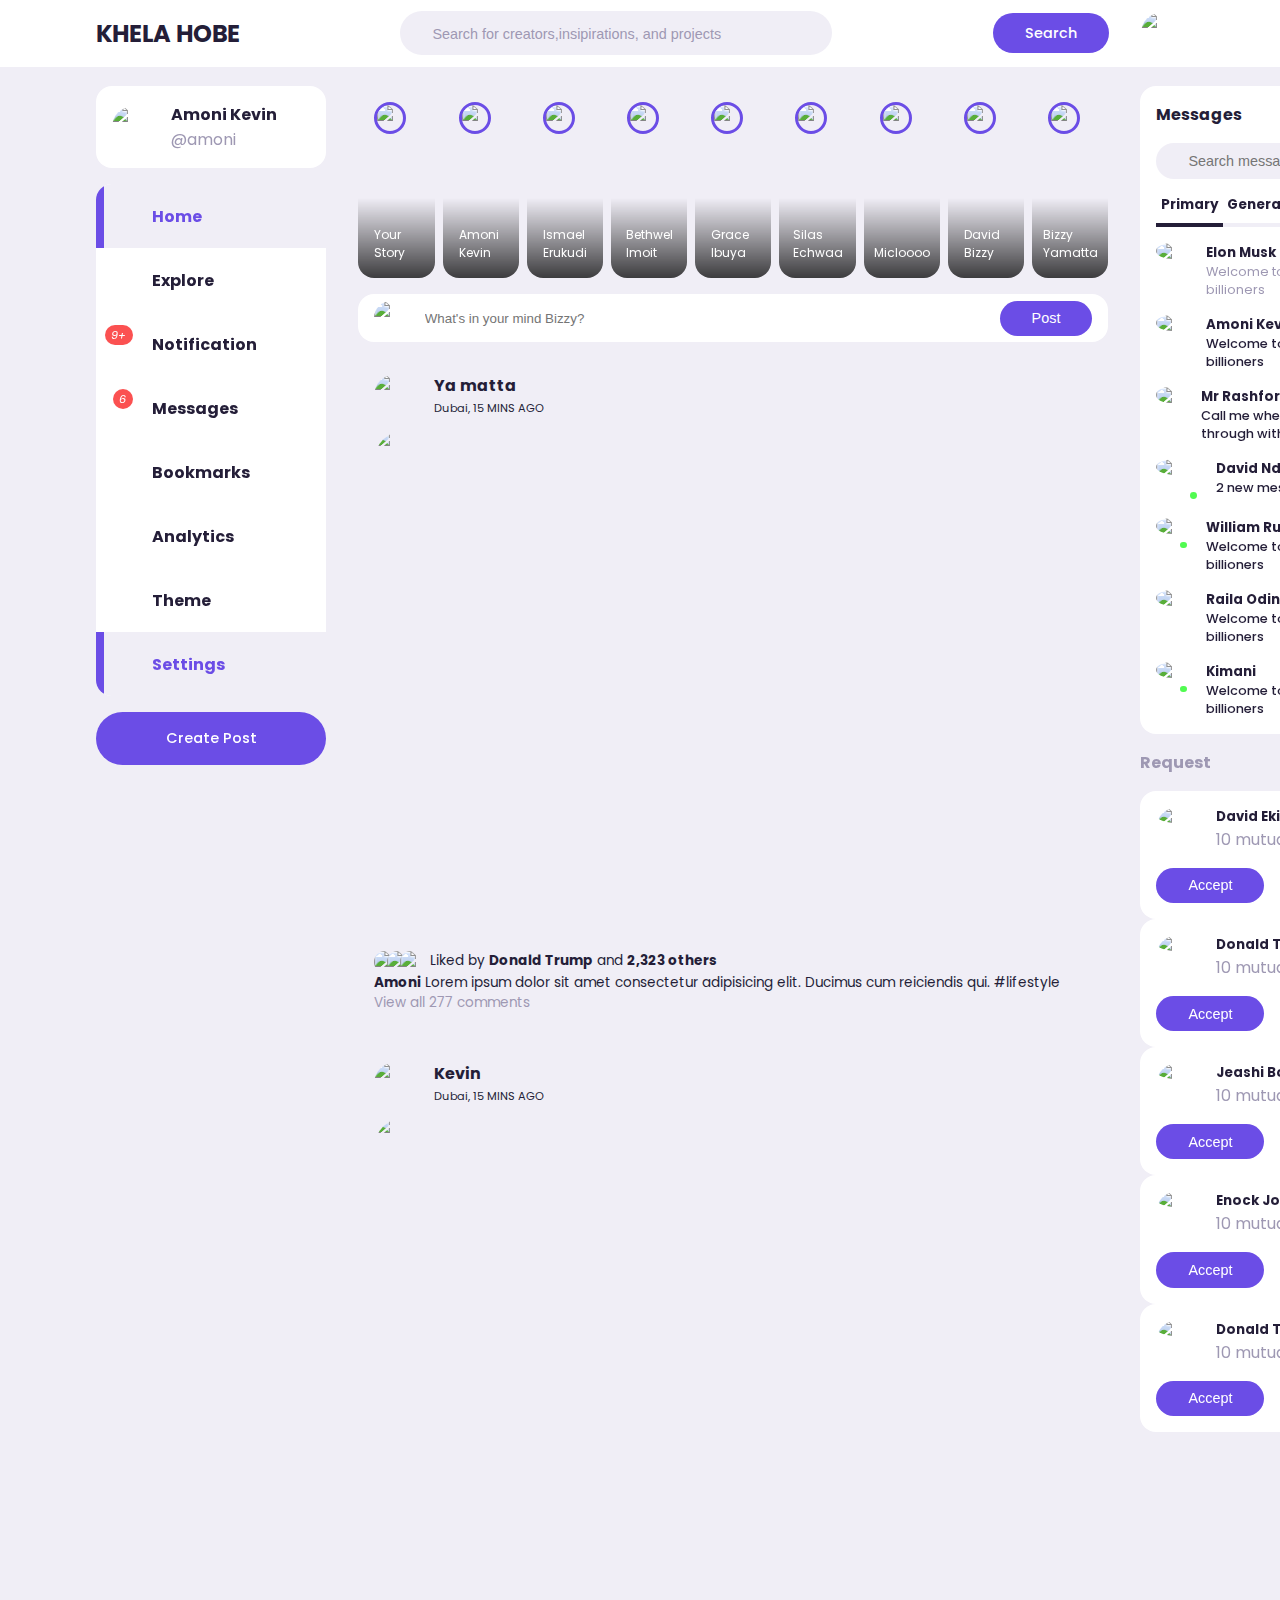
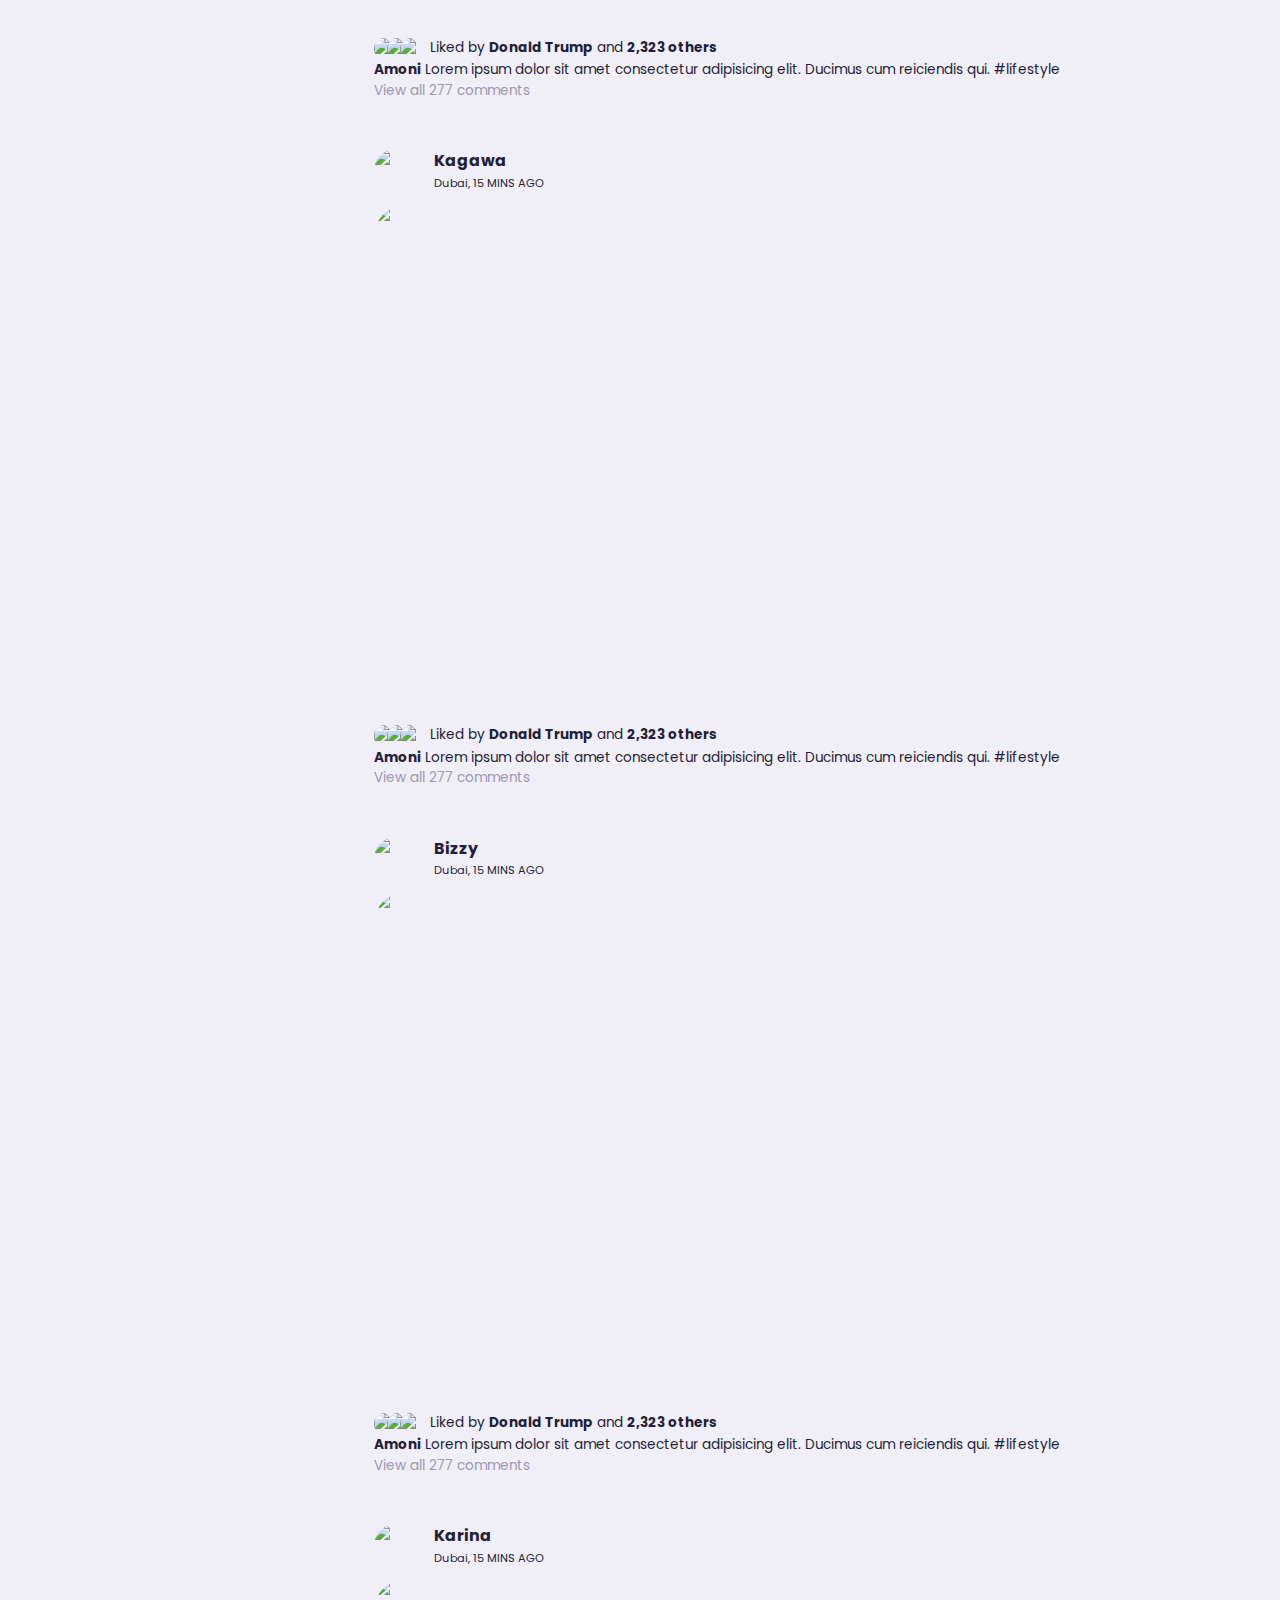
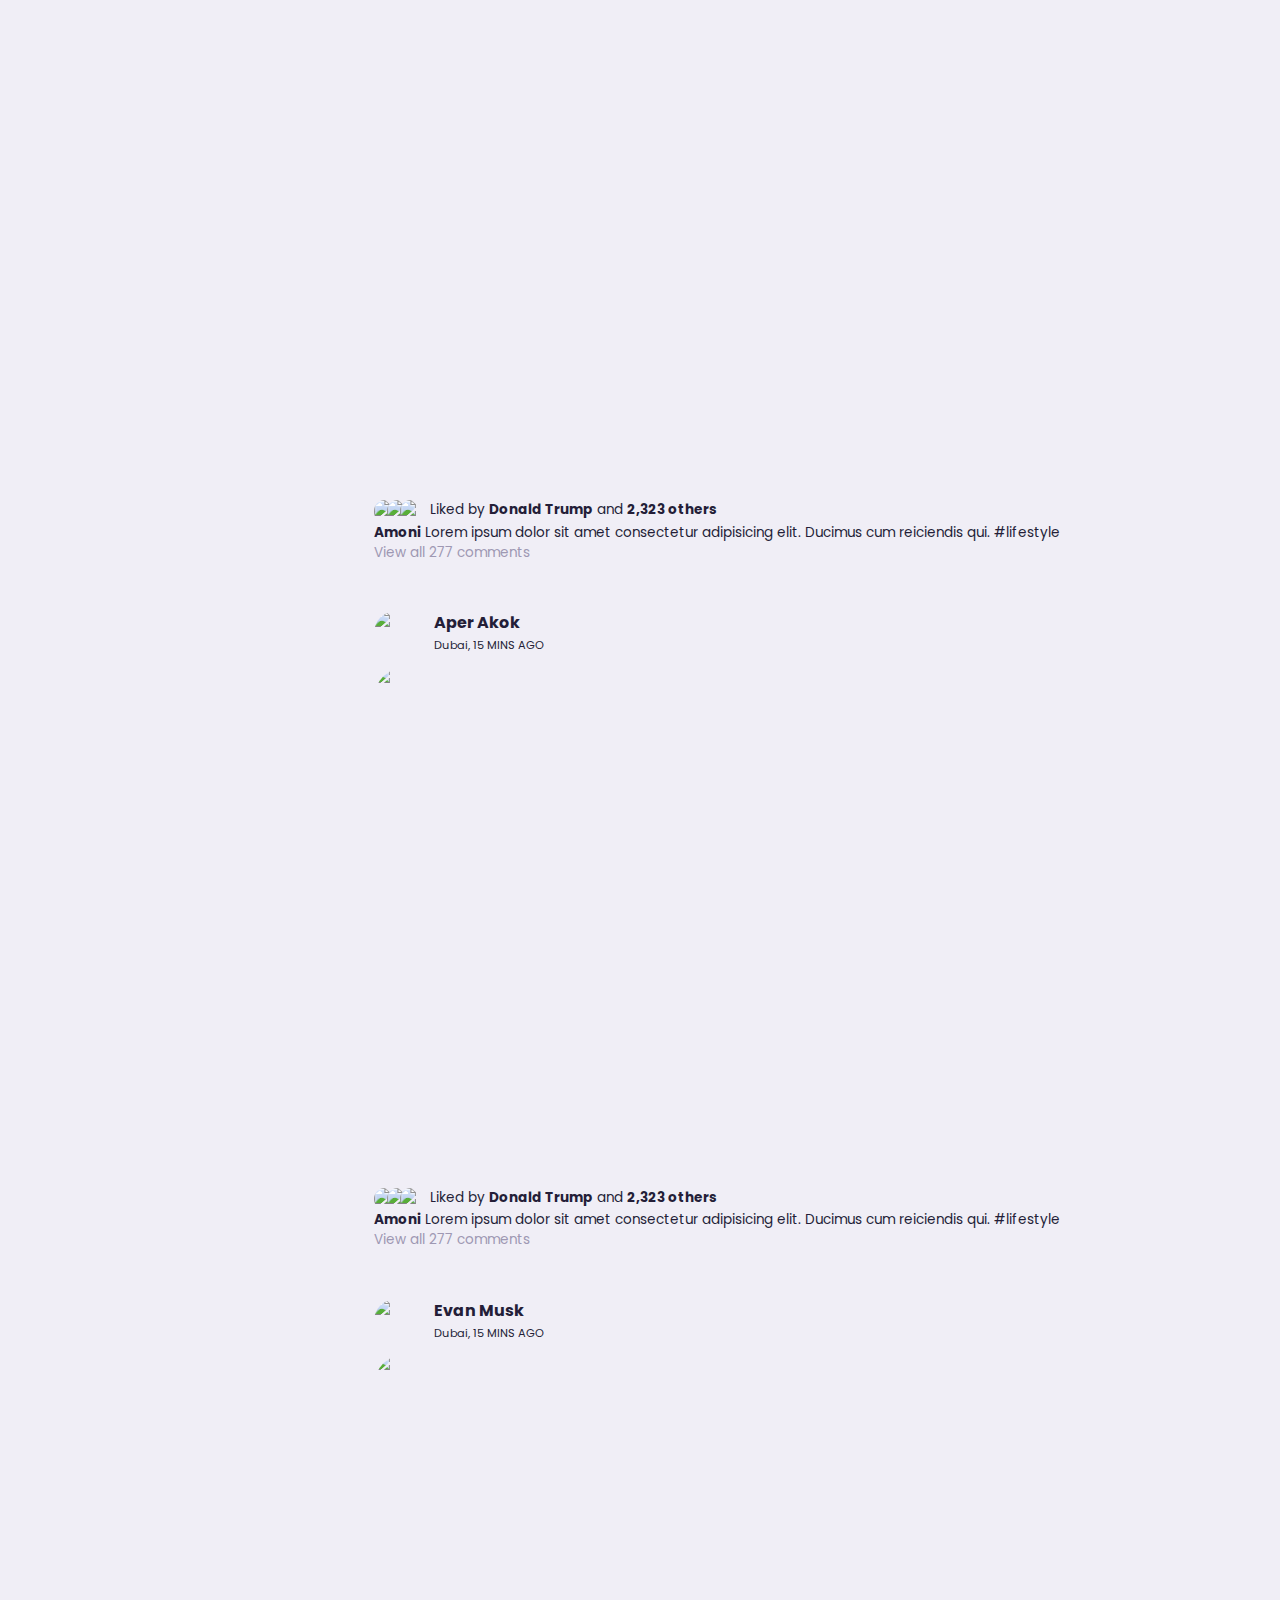
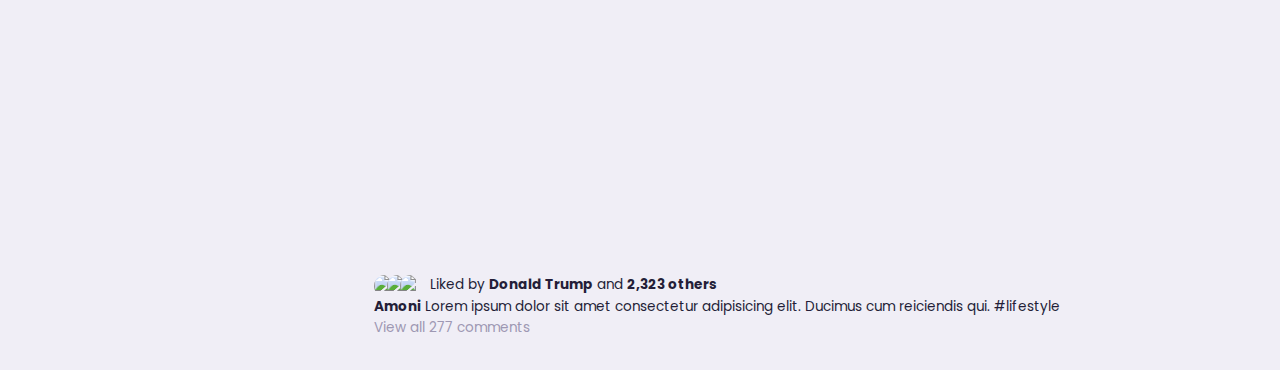
==== index.html @ 6bdb34f2 "First Commit" ====
<!DOCTYPE html>
<html lang="en">
<head>
    <meta charset="UTF-8">
    <meta http-equiv="X-UA-Compatible" content="IE=edge">
    <meta name="viewport" content="width=device-width, initial-scale=1.0">
    <title>KHELA HOBE</title>
    <link rel = "stylesheet" href="https://unicons.iconscout.com/release/v2.1.6/css/unicons.css">
    <link rel = "stylesheet" href="./styles.css">
</head>
<body>
    <nav>
        <div class="container">
            <h2 class="log">
                KHELA HOBE
            </h2>
            <div class="search-bar">
                <i class="uil uil-search"></i>
                <input type="search" placeholder="Search for creators,insipirations, and projects">
            </div>
            <div class="create">
                <label class="btn btn-primary" for="create-post">Search</label>
                <div class="profile-photo">
                    <img src="./images/profile-1.jpg">
                </div>
            </div>
        </div>
    </nav>
    <!-------------------MAIN------------>
    <main>
        <div class="container">
            <!-----------LEFT------------->
            <div class="left">
                <a class="profile">
                    <div class="profile-photo">
                        <img src="./images/profile-1.jpg">
                    </div>
                    <div class="handle">
                        <h4>Amoni Kevin</h4>
                        <p class="text-muted">
                            @amoni
                        </p>
                    </div>
                </a>

                <!---------SIDEBAR--------->
                <div class="sidebar">
                    <a  class="menu-item active">
                        <span><i class="uil uil-home"></i></span> <h3>Home</h3>
                    </a>
                    <a class="menu-item" id="explore">
                        <span><i class="uil uil-compass"></i></span> <h3>Explore</h3>
                    </a>
                    <a class="menu-item" id="notifications">
                        <span><i class="uil uil-bell"><small class="notification-count">9+</small></i></span> <h3>Notification</h3>
                    
                    <!--------------NOTIFICATION POP----------->
                        <div class="notifications-popup">
                            <div>
                                <div class="profile-photo">
                                    <img src="./images/kev.png">
                                </div>
                                <div class="notification-body">
                                    <b>Amoni Kevin</b> accepted your friend request
                                    <small class="text-muted">2 DAYS AGO</small>
                                </div>
                            </div>
                            <div>
                                <div class="profile-photo">
                                    <img src="./images/kev2.png">
                                </div>
                                <div class="notification-body">
                                    <b>Ya Matta</b> Commented on your photo
                                    <small class="text-muted">1 HOUR AGO</small>
                                </div>
                            </div>
                            <div>
                                <div class="profile-photo">
                                    <img src="./images/kev3.png">
                                </div>
                                <div class="notification-body">
                                    <b>Grace Ibuya</b> commented on your photo
                                    <small class="text-muted">2 DAYS AGO</small>
                                </div>
                            </div>
                            <div>
                                <div class="profile-photo">
                                    <img src="./images/kev4.png">
                                </div>
                                <div class="notification-body">
                                    <b>Silas Echwaa</b> commented on a post your are tagged in.
                                    <small class="text-muted">2 DAYS AGO</small>
                                </div>
                            </div>
                            <div>
                                <div class="profile-photo">
                                    <img src="./images/kev5.jpg">
                                </div>
                                <div class="notification-body">
                                    <b>Ismael Erukudi</b> commented on your post.
                                    <small class="text-muted">2 DAYS AGO</small>
                                </div>
                            </div>
                            <div>
                                <div class="profile-photo">
                                    <img src="./images/kev6.jpg">
                                </div>
                                <div class="notification-body">
                                    <b>Janet Akai</b> commented on your post you are tagged in.
                                    <small class="text-muted">2 DAYS AGO</small>
                                </div>
                            </div>
                            <div>
                                <div class="profile-photo">
                                    <img src="./images/kev7.jpg">
                                </div>
                                <div class="notification-body">
                                    <b>Elon Musk</b> accepted your friend request
                                    <small class="text-muted">2 DAYS AGO</small>
                                </div>
                            </div>
                            <div>
                                <div class="profile-photo">
                                    <img src="./images/kev8.jpg">
                                </div>
                                <div class="notification-body">
                                    <b>Donald Trump</b> accepted your friend request
                                    <small class="text-muted">2 DAYS AGO</small>
                                </div>
                            </div>
                        </div>
                    </a>    
                    <!------------END OF NOTIFICATION POPUP---------->
                    
                    
                    <a class="menu-item" id="messages-notification">
                        <span><i class="uil uil-envelope-alt"><small class="notification-count">6</small></i></span> <h3>Messages</h3>
                    </a>
                    <a class="menu-item">
                        <span><i class="uil uil-bookmark"></i></span> <h3>Bookmarks</h3>
                    </a>
                    <a class="menu-item">
                        <span><i class="uil uil-chart-line"></i></span> <h3>Analytics</h3>
                    </a>
                    <a class="menu-item" id="theme">
                        <span><i class="uil uil-palette"></i></span> <h3>Theme</h3>
                    </a>
                    <a class="menu-item active">
                        <span><i class="uil uil-setting"></i></span> <h3>Settings</h3>
                    </a>
                </div>
                <!-------------END OF SIDEBAR-------->
                <label for="create-post" class="btn btn-primary">Create Post</label>
            </div>
            <!--------END OF LEFT------------>



            <!-----------MIDDLE------------->
            <div class="middle">
                <!-----------STORIES---------->
                <div class="stories">
                    <div class="story">
                        <div class="profile-photo">
                            <img src="./images/profile-1.jpg">
                        </div>
                        <p class="name">Your Story</p>
                    </div>
                    <div class="story">
                        <div class="profile-photo">
                            <img src="./images/profile-2.jpg">
                        </div>
                        <p class="name">Amoni Kevin</p>
                    </div>
                    <div class="story">
                        <div class="profile-photo">
                            <img src="./images/profile-3.jpg">
                        </div>
                        <p class="name">Ismael Erukudi</p>
                    </div>
                    <div class="story">
                        <div class="profile-photo">
                            <img src="./images/profile-4.jpg">
                        </div>
                        <p class="name">Bethwel Imoit</p>
                    </div>
                    <div class="story">
                        <div class="profile-photo">
                            <img src="./images/profile-5.jpg">
                        </div>
                        <p class="name">Grace Ibuya</p>
                    </div>
                    <div class="story">
                        <div class="profile-photo">
                            <img src="./images/profile-6.jpg">
                        </div>
                        <p class="name">Silas Echwaa</p>
                    </div>
                    <div class="story">
                        <div class="profile-photo">
                            <img src="./images/profile-7.jpg">
                        </div>
                        <p class="name">Micloooo</p>
                    </div>
                    <div class="story">
                        <div class="profile-photo">
                            <img src="./images/profile-8.jpg">
                        </div>
                        <p class="name">David Bizzy</p>
                    </div>
                    <div class="story">
                        <div class="profile-photo">
                            <img src="./images/profile-9.jpg">
                        </div>
                        <p class="name">Bizzy Yamatta</p>
                    </div>
                </div>

                <!----------------------END OF STORIES-------------->
                
                <form class="create-post">
                    <div class="profile-photo">
                        <img src="./images/profile-1.jpg">
                    </div>
                    <input type="text" placeholder="What's in your mind Bizzy?" id="create-post">
                    <input type="submit" value="Post" class="btn btn-primary">
                </form>

                <!-------------FEEDS---------->
                <div class="feeds">
                    <!---------------FEED 1------------>
                    <div class="feed">
                        <div class="head">
                            <div class="user">
                                <div class="profile-photo">
                                    <img src="./images/profile-2.jpg">
                                </div>
                                <div class="info">
                                    <h3>Ya matta</h3>
                                    <small>Dubai, 15 MINS AGO</small>
                                </div>
                            </div>
                            <span class="edit">
                                <i class="uil uil-ellipsis-h"></i>
                            </span>
                        </div>


                        <div class="photo">
                            <img src="./images/feed-2.jpg">
                        </div>

                        <div class="action-buttons">
                            <div class="interaction-buttons">
                                <span><i class="uil uil-heart"></i></span>
                                <span><i class="uil uil-comment"></i></span>
                                <span><i class="uil uil-share"></i></span>
                            </div>
                            <div class="bookmark">
                                <span><i class="uil uil-bookmark"></i></span>
                            </div>
                        </div>

                        <div class="liked-by">
                            <span><img src="./images/profile-1.jpg"></span>
                            <span><img src="./images/profile-6.jpg"></span>
                            <span><img src="./images/profile-15.jpg"></span>
                            <p>Liked by <b>Donald Trump</b> and <b>2,323 others</b></p>
                        </div>

                        <div class="caption">
                            <p><b>Amoni</b> Lorem ipsum dolor sit amet consectetur adipisicing elit. Ducimus cum reiciendis qui. <span class="harsh-tag">#lifestyle</span></p>
                        </div>
                        <div class="comment text-muted">View all 277 comments</div>
                    </div>
                    <!----------END OF FEED 1----------->
                     <!---------------FEED 2------------>
                     <div class="feed">
                        <div class="head">
                            <div class="user">
                                <div class="profile-photo">
                                    <img src="./images/profile-19.jpg">
                                </div>
                                <div class="info">
                                    <h3>Kevin</h3>
                                    <small>Dubai, 15 MINS AGO</small>
                                </div>
                            </div>
                            <span class="edit">
                                <i class="uil uil-ellipsis-h"></i>
                            </span>
                        </div>


                        <div class="photo">
                            <img src="./images/feed-3.jpg">
                        </div>

                        <div class="action-buttons">
                            <div class="interaction-buttons">
                                <span><i class="uil uil-heart"></i></span>
                                <span><i class="uil uil-comment"></i></span>
                                <span><i class="uil uil-share"></i></span>
                            </div>
                            <div class="bookmark">
                                <span><i class="uil uil-bookmark"></i></span>
                            </div>
                        </div>

                        <div class="liked-by">
                            <span><img src="./images/profile-10.jpg"></span>
                            <span><img src="./images/profile-12.jpg"></span>
                            <span><img src="./images/profile-7.jpg"></span>
                            <p>Liked by <b>Donald Trump</b> and <b>2,323 others</b></p>
                        </div>

                        <div class="caption">
                            <p><b>Amoni</b> Lorem ipsum dolor sit amet consectetur adipisicing elit. Ducimus cum reiciendis qui. <span class="harsh-tag">#lifestyle</span></p>
                        </div>
                        <div class="comment text-muted">View all 277 comments</div>
                    </div>
                     <!---------------FEED 3------------>
                     <div class="feed">
                        <div class="head">
                            <div class="user">
                                <div class="profile-photo">
                                    <img src="./images/profile-3.jpg">
                                </div>
                                <div class="info">
                                    <h3>Kagawa</h3>
                                    <small>Dubai, 15 MINS AGO</small>
                                </div>
                            </div>
                            <span class="edit">
                                <i class="uil uil-ellipsis-h"></i>
                            </span>
                        </div>


                        <div class="photo">
                            <img src="./images/feed-4.jpg">
                        </div>

                        <div class="action-buttons">
                            <div class="interaction-buttons">
                                <span><i class="uil uil-heart"></i></span>
                                <span><i class="uil uil-comment"></i></span>
                                <span><i class="uil uil-share"></i></span>
                            </div>
                            <div class="bookmark">
                                <span><i class="uil uil-bookmark"></i></span>
                            </div>
                        </div>

                        <div class="liked-by">
                            <span><img src="./images/profile-1.jpg"></span>
                            <span><img src="./images/profile-13.jpg"></span>
                            <span><img src="./images/profile-4.jpg"></span>
                            <p>Liked by <b>Donald Trump</b> and <b>2,323 others</b></p>
                        </div>

                        <div class="caption">
                            <p><b>Amoni</b> Lorem ipsum dolor sit amet consectetur adipisicing elit. Ducimus cum reiciendis qui. <span class="harsh-tag">#lifestyle</span></p>
                        </div>
                        <div class="comment text-muted">View all 277 comments</div>
                    </div>
                     <!---------------FEED 4------------>
                     <div class="feed">
                        <div class="head">
                            <div class="user">
                                <div class="profile-photo">
                                    <img src="./images/profile-5.jpg">
                                </div>
                                <div class="info">
                                    <h3>Bizzy</h3>
                                    <small>Dubai, 15 MINS AGO</small>
                                </div>
                            </div>
                            <span class="edit">
                                <i class="uil uil-ellipsis-h"></i>
                            </span>
                        </div>


                        <div class="photo">
                            <img src="./images/feed-5.jpg">
                        </div>

                        <div class="action-buttons">
                            <div class="interaction-buttons">
                                <span><i class="uil uil-heart"></i></span>
                                <span><i class="uil uil-comment"></i></span>
                                <span><i class="uil uil-share"></i></span>
                            </div>
                            <div class="bookmark">
                                <span><i class="uil uil-bookmark"></i></span>
                            </div>
                        </div>

                        <div class="liked-by">
                            <span><img src="./images/profile-20.jpg"></span>
                            <span><img src="./images/profile-18.jpg"></span>
                            <span><img src="./images/profile-14.jpg"></span>
                            <p>Liked by <b>Donald Trump</b> and <b>2,323 others</b></p>
                        </div>

                        <div class="caption">
                            <p><b>Amoni</b> Lorem ipsum dolor sit amet consectetur adipisicing elit. Ducimus cum reiciendis qui. <span class="harsh-tag">#lifestyle</span></p>
                        </div>
                        <div class="comment text-muted">View all 277 comments</div>
                    </div>
                     <!---------------FEED 5------------>
                     <div class="feed">
                        <div class="head">
                            <div class="user">
                                <div class="profile-photo">
                                    <img src="./images/profile-6.jpg">
                                </div>
                                <div class="info">
                                    <h3>Karina</h3>
                                    <small>Dubai, 15 MINS AGO</small>
                                </div>
                            </div>
                            <span class="edit">
                                <i class="uil uil-ellipsis-h"></i>
                            </span>
                        </div>


                        <div class="photo">
                            <img src="./images/feed-6.jpg">
                        </div>

                        <div class="action-buttons">
                            <div class="interaction-buttons">
                                <span><i class="uil uil-heart"></i></span>
                                <span><i class="uil uil-comment"></i></span>
                                <span><i class="uil uil-share"></i></span>
                            </div>
                            <div class="bookmark">
                                <span><i class="uil uil-bookmark"></i></span>
                            </div>
                        </div>

                        <div class="liked-by">
                            <span><img src="./images/profile-6.jpg"></span>
                            <span><img src="./images/profile-15.jpg"></span>
                            <span><img src="./images/profile-18.jpg"></span>
                            <p>Liked by <b>Donald Trump</b> and <b>2,323 others</b></p>
                        </div>

                        <div class="caption">
                            <p><b>Amoni</b> Lorem ipsum dolor sit amet consectetur adipisicing elit. Ducimus cum reiciendis qui. <span class="harsh-tag">#lifestyle</span></p>
                        </div>
                        <div class="comment text-muted">View all 277 comments</div>
                    </div>
                     <!---------------FEED 6------------>
                     <div class="feed">
                        <div class="head">
                            <div class="user">
                                <div class="profile-photo">
                                    <img src="./images/profile-7.jpg">
                                </div>
                                <div class="info">
                                    <h3>Aper Akok</h3>
                                    <small>Dubai, 15 MINS AGO</small>
                                </div>
                            </div>
                            <span class="edit">
                                <i class="uil uil-ellipsis-h"></i>
                            </span>
                        </div>

                        <div class="photo">
                            <img src="./images/feed-7.jpg">
                        </div>

                        <div class="action-buttons">
                            <div class="interaction-buttons">
                                <span><i class="uil uil-heart"></i></span>
                                <span><i class="uil uil-comment"></i></span>
                                <span><i class="uil uil-share"></i></span>
                            </div>
                            <div class="bookmark">
                                <span><i class="uil uil-bookmark"></i></span>
                            </div>
                        </div>

                        <div class="liked-by">
                            <span><img src="./images/profile-1.jpg"></span>
                            <span><img src="./images/profile-13.jpg"></span>
                            <span><img src="./images/profile-18.jpg"></span>
                            <p>Liked by <b>Donald Trump</b> and <b>2,323 others</b></p>
                        </div>

                        <div class="caption">
                            <p><b>Amoni</b> Lorem ipsum dolor sit amet consectetur adipisicing elit. Ducimus cum reiciendis qui. <span class="harsh-tag">#lifestyle</span></p>
                        </div>
                        <div class="comment text-muted">View all 277 comments</div>
                    </div>
                     <!---------------FEED 7------------>
                     <div class="feed">
                        <div class="head">
                            <div class="user">
                                <div class="profile-photo">
                                    <img src="./images/profile-8.jpg">
                                </div>
                                <div class="info">
                                    <h3>Evan Musk</h3>
                                    <small>Dubai, 15 MINS AGO</small>
                                </div>
                            </div>
                            <span class="edit">
                                <i class="uil uil-ellipsis-h"></i>
                            </span>
                        </div>


                        <div class="photo">
                            <img src="./images/story-3.jpg">
                        </div>

                        <div class="action-buttons">
                            <div class="interaction-buttons">
                                <span><i class="uil uil-heart"></i></span>
                                <span><i class="uil uil-comment"></i></span>
                                <span><i class="uil uil-share"></i></span>
                            </div>
                            <div class="bookmark">
                                <span><i class="uil uil-bookmark"></i></span>
                            </div>
                        </div>

                        <div class="liked-by">
                            <span><img src="./images/profile-11.jpg"></span>
                            <span><img src="./images/profile-1.jpg"></span>
                            <span><img src="./images/profile-16.jpg"></span>
                            <p>Liked by <b>Donald Trump</b> and <b>2,323 others</b></p>
                        </div>

                        <div class="caption">
                            <p><b>Amoni</b> Lorem ipsum dolor sit amet consectetur adipisicing elit. Ducimus cum reiciendis qui. <span class="harsh-tag">#lifestyle</span></p>
                        </div>
                        <div class="comment text-muted">View all 277 comments</div>
                    </div>
                    <!----------------------END OF FEED------------>
                </div>
                <!--================END OF FEEDS----------------->
            </div>
            <!--=====================END OF MIDDLE==================-->

            <!-----------RIGHT------------->
            <div class="right">
                <div class="messages">
                    <div class="heading">
                        <h4>Messages</h4><i class="uil uil-edit"></i>
                    </div>
                    <!----------SEARCH BAR------------>
                    <div class="search-bar">
                        <i class="uil uil-search"></i>
                        <input type="search" placeholder="Search messages" id="message-search">
                    </div>
                    <!------------MESSAGE CATEGORY------------>
                    <div class="category">
                        <h6 class="active">Primary</h6>
                        <h6>General</h6>
                        <h6 class="message-requests">Requests(8)</h6>
                    </div>
                    <!----------------MESSAGEs------------>
                    <div class="message">
                        <div class="profile-photo">
                            <img src="./images/profile-1.jpg">
                        </div>
                        <div class="message-body">
                            <h5>Elon Musk</h5>
                            <p class="text-muted">Welcome to the world of billioners</p>
                        </div>
                    </div>
                    <div class="message">
                        <div class="profile-photo">
                            <img src="./images/profile-1.jpg">
                        </div>
                        <div class="message-body">
                            <h5>Amoni Kevin</h5>
                            <p class="text-bold">Welcome to the world of billioners</p>
                        </div>
                    </div>
                    <div class="message">
                        <div class="profile-photo">
                            <img src="./images/profile-1.jpg">
                        </div>
                        <div class="message-body">
                            <h5>Mr Rashford</h5>
                            <p class="text-bold">Call me whe you are through with the task</p>
                        </div>
                    </div>
                    <div class="message">
                        <div class="profile-photo">
                            <img src="./images/profile-4.jpg">
                            <div class="active"></div>
                        </div>
                        <div class="message-body">
                            <h5>David Ndii</h5>
                            <p class="text-bold">2 new messages buddy</p>
                        </div>
                    </div>
                    <div class="message">
                        <div class="profile-photo">
                            <img src="./images/profile-1.jpg">
                            <div class="active"></div>
                        </div>
                        <div class="message-body">
                            <h5>William Ruto</h5>
                            <p class="text-bold">Welcome to the world of billioners</p>
                        </div>
                    </div>
                    <div class="message">
                        <div class="profile-photo">
                            <img src="./images/profile-2.jpg">
                        </div>
                        <div class="message-body">
                            <h5>Raila Odinga</h5>
                            <p class="text-bold">Welcome to the world of billioners</p>
                        </div>
                    </div>
                    <div class="message">
                        <div class="profile-photo">
                            <img src="./images/profile-3.jpg">
                            <div class="active"></div>
                        </div>
                        <div class="message-body">
                            <h5>Kimani</h5>
                            <p class="text-bold">Welcome to the world of billioners</p>
                        </div>
                    </div>
                </div>
                <!----------------END OF MESSAGEs------------>

                <!----------------FRIEND REQUESTS------------>
                <div class="friend-requests">
                    <h4>Request</h4>
                    <div class="request">
                        <div class="info">
                            <div class="profile-photo">
                                <img src="./images/profile-9.jpg">
                            </div>
                            <div>
                                <h5>David Ekiru</h5>
                                <p class="text-muted">
                                    10 mutual friends
                                </p>
                            </div>
                        </div>
                        <div class="action">
                            <button class="btn btn-primary">
                                Accept
                            </button>
                            <button class="btn">
                                Decline
                            </button>
                        </div>
                    </div>
                    <div class="request">
                        <div class="info">
                            <div class="profile-photo">
                                <img src="./images/kev5.jpg">
                            </div>
                            <div>
                                <h5>Donald Trump</h5>
                                <p class="text-muted">
                                    10 mutual friends
                                </p>
                            </div>
                        </div>
                        <div class="action">
                            <button class="btn btn-primary">
                                Accept
                            </button>
                            <button class="btn">
                                Decline
                            </button>
                        </div>
                    </div>
                    <div class="request">
                        <div class="info">
                            <div class="profile-photo">
                                <img src="./images/kev5.jpg">
                            </div>
                            <div>
                                <h5>Jeashi Boy</h5>
                                <p class="text-muted">
                                    10 mutual friends
                                </p>
                            </div>
                        </div>
                        <div class="action">
                            <button class="btn btn-primary">
                                Accept
                            </button>
                            <button class="btn">
                                Decline
                            </button>
                        </div>
                    </div>
                    <div class="request">
                        <div class="info">
                            <div class="profile-photo">
                                <img src="./images/kev6.jpg">
                            </div>
                            <div>
                                <h5>Enock Jonas</h5>
                                <p class="text-muted">
                                    10 mutual friends
                                </p>
                            </div>
                        </div>
                        <div class="action">
                            <button class="btn btn-primary">
                                Accept
                            </button>
                            <button class="btn">
                                Decline
                            </button>
                        </div>
                    </div>
                    <div class="request">
                        <div class="info">
                            <div class="profile-photo">
                                <img src="./images/kev4.png">
                            </div>
                            <div>
                                <h5>Donald Trump</h5>
                                <p class="text-muted">
                                    10 mutual friends
                                </p>
                            </div>
                        </div>
                        <div class="action">
                            <button class="btn btn-primary">
                                Accept
                            </button>
                            <button class="btn">
                                Decline
                            </button>
                        </div>
                    </div>
                </div>
            </div>
        </div>
    </main>

    <!--======================THEME CUSTOMAZATION=========================-->
    <div class="customize-theme">
        <div class="card">
            <h2>Customize your view</h2>
            <p class="text-muted">Manage your font size, color, and background</p>


            <!--------FONT SIZE------------->
            <div class="font-size">
                <h4>Font Size</h4>
                <div>
                    <h6>Aa</h6>
                <div class="choose-size">
                    <span class="font-size-1"></span>
                    <span class="font-size-2 active"></span>
                    <span class="font-size-3"></span>
                    <span class="font-size-4"></span>
                    <span class="font-size-5"></span>
                </div>
                    <h3>Aa</h3>
                </div>
            </div>

            <!---------PRIMARY COLORS--------->
            <div class="color">
                <h4>Color</h4>
                <div class="choose-color">
                    <span class="color-1 active"></span>
                    <span class="color-2"></span>
                    <span class="color-3"></span>
                    <span class="color-4"></span>
                    <span class="color-5"></span>
                </div>
            </div>

            <!-----BACKGROUND COLORS-------->
            <div class="background">
                <h4>Background</h4>
                <div class="choose-bg">
                    <div class="bg-1 active">
                        <span></span>
                        <h5 for="bg-1">Light</h5>
                    </div>
                    <div class="bg-2">
                        <span></span>
                        <h5>Dim</h5>
                    </div>
                    <div class="bg-3">
                        <span></span>
                        <h5 for="bg-3">Lights out</h5>
                    </div>
                </div>
            </div>
        </div>
    </div>
<script src="./app.js"></script>
</body>
</html>
---- styles.css ----
@import url('https://fonts.googleapis.com/css2?family=Poppins:wght@300;400;500;600&display=swap');

:root {
    --primary-color-hue: 252;
    --dark-color-lightness: 17%;
    --light-color-lightness: 95%;
    --white-color-lightness: 100%;

    --color-dark:hsl(252, 30%, var(--dark-color-lightness));
    --color-light: hsl(252, 30%, var(--light-color-lightness));
    --color-white: hsl(252, 30%, var(--white-color-lightness));
    --color-gray: hsl(var(--primary-color-hue), 15%, 65%);
    --color-primary: hsl(var(--primary-color-hue), 75%, 60%);
    --color-secondary: hsl(252, 100%, 90%);
    --color-success: hsl(120, 95%, 65%);
    --color-danger: hsl(0, 95%, 65%);

    --color-black: hsl(252, 30%, 10%);

    --border-radius: 2rem;
    --card-border-radius: 1rem;
    --btn-padding: 0.6rem 2rem;
    --search-padding: 0.6rem 1rem;
    --card-padding: 1rem;

    --sticky-top-left: 5.4rem;
    --sticky-top-right: -18rem;

}



* , 
*::before, 
*::after {
    margin: 0;
    padding: 0;
    outline: 0;
    box-sizing: border-box;
    text-decoration: none;
    list-style: none;
    border: none;
}

body {
    font-family: 'Poppins', sans-serif;
    color: var(--color-dark);
    background:var(--color-light);
    overflow-x: hidden;
}

/*GENERAL STYLES*/
.container {
    width: 85%;
    margin: 0 auto;
}

.profile-photo {
    width: 2.7rem;
    aspect-ratio: 1/1;
    border-radius: 50%;
    overflow: hidden;
}

img {
    display: block;
    width: 100%;
}

.btn {
    display: inline-block;
    padding: var(--btn-padding);
    font-weight: 500;
    border-radius: var(--border-radius);
    cursor: pointer;
    transition: all 300ms ease;
    font-size: 0.9rem;
}


.btn:hover {
    opacity: o.8;
}

.btn-primary {
    background: var(--color-primary);
    color: white;
}

.text-bold {
    font-weight: 500;
}

.text-muted {
    color: var(--color-gray);
}


/*================NAV BAR============*/
nav{
    width: 100%;
    background: var(--color-white);
    padding: 0.7rem 0;
    position: fixed;
    top: 0;
    z-index: 10;
}

nav .container{
    display: flex;
    align-items: center;
    justify-content: space-between;
}

.search-bar{
    background: var(--color-light);
    border-radius: var(--border-radius);
    padding: var(--search-padding);
}

.search-bar input[type="search"] {
    background: transparent;
    width: 30vw;
    margin-left: 1rem;
    font-size: 0.9rem;
    color: var(--color-dark);
}

nav .search-bar input[type="search"]::placeholder {
    color: var(--color-gray);
}

nav .create {
    display: flex;
    align-items: center;
    gap: 2rem;
}

/* ============== MAIN ============== */
main {
    position: relative;
    top: 5.4rem;

}

main .container {
    display: grid;
    grid-template-columns: 18vw auto 20vw;
    column-gap: 2rem;
    position: relative;
}

/* ============LEFT =========== */
main .container .left {
    height: max-content;
    position: sticky;
    top: var(--sticky-top-left);
}

main .container .left .profile {
    padding: var(--card-padding);
    background: var(--color-white);
    border-radius: var(--card-border-radius);
    display: flex;
    align-items: center;
    column-gap: 1rem;
    width: 100%;
}

/* ------------- SIDEBAR --------- */
.left .sidebar {
    margin-top: 1rem;
    background: var(--color-white);
    border-radius: var(--card-border-radius);
}

.left .sidebar .menu-item {
    display: flex;
    align-items: center;
    height: 4rem;
    cursor: pointer;
    transition: all 300ms ease;
    position: relative;
}

.left .sidebar .menu-item:hover {
    background: var(--color-light);
}

.left .sidebar i {
    font-size: 1.4rem;
    color: var(--color-gray);
    margin-left: 2rem;
    position: relative;
}

.left .sidebar i .notification-count {
    background: var(--color-danger);
    color: white;
    font-size: 0.7rem;
    width: fit-content;
    border-radius: 0.8rem;
    padding: 0.1rem 0.4rem;
    position: absolute;
    top: -0.2rem;
    right: -0.3rem;

}

.left .sidebar h3 {
    margin-left: 1.5rem;
    font-size: 1rem;
}

.left .sidebar .active {
    background: var(--color-light);
}

.left .sidebar .active i,
.left .sidebar .active h3 {
    color: var(--color-primary);
}

.left .sidebar .active::before {
    content: "";
    display: block;
    width: 0.5rem;
    height: 100%;
    position: absolute;
    background: var(--color-primary);
}

.left .sidebar .menu-item:first-child.active {
    border-top-left-radius: var(--card-border-radius);
    overflow: hidden;
}

.left .sidebar .menu-item:last-child.active {
    border-bottom-left-radius: var(--card-border-radius);
    overflow: hidden;
}

.left .btn {
    margin-top: 1rem;
    width: 100%;
    text-align: center;
    padding: 1rem 0;
}

/* ---------------NOTIFICATION POPUP------ */
.left .notifications-popup {
    position: absolute;
    top: 0;
    left: 110%;
    width: 30rem;
    background: var(--color-white);
    border-radius: var(--card-border-radius);
    padding: var(--card-padding);
    box-shadow: 0 0 2rem hsl(var(--color-primary), 75%, 60% 25%);
    z-index: 8;
    display: none;

}

.left .notifications-popup::before {
    content: "";
    width: 1.2rem;
    height: 1.2rem;
    display: block;
    background: var(--color-white);
    position: absolute;
    left: -0.6rem;
    transform: rotate(45deg);

}

.left .notifications-popup > div {
    display: flex;
    align-items: start;
    gap: 1rem;
    margin-bottom: 1rem;
}

.left .notifications-popup small {
    display: block;
}
/* =============MIDDLE ================= */
.middle .stories {
    display: flex;
    justify-content: space-between;
    height: 12rem;
    gap: 0.5rem;

}

.middle .stories .story {
    padding: var(--card-padding);
    border-radius: var(--card-border-radius);
    display: flex;
    flex-direction: column;
    justify-content: space-between;
    align-items: center;
    color: white;
    font-size: 0.75rem;
    width: 100%;
    position: relative;
    overflow: hidden;
}

.middle .stories .story::before {
    content: "";
    display: block;
    width: 100%;
    height: 5rem;
    background: linear-gradient(transparent, rgba(0,0,0,0.75));
    position: absolute;
    bottom: 0;
}

.middle .stories .story .name {
    z-index: 2;

}


.middle .stories .story:nth-child(1) {
    background: url("./images/story-1.jpg")
    no-repeat center center/cover;
}
.middle .stories .story:nth-child(2) {
    background: url("./images/story-2.jpg")
    no-repeat center center/cover;
}
.middle .stories .story:nth-child(3) {
    background: url("./images/story-3.jpg")
    no-repeat center center/cover;
}
.middle .stories .story:nth-child(4) {
    background: url("./images/story-4.jpg")
    no-repeat center center/cover;
}
.middle .stories .story:nth-child(5) {
    background: url("./images/story-5.jpg")
    no-repeat center center/cover;
}
.middle .stories .story:nth-child(6) {
    background: url("./images/story-6.jpg")
    no-repeat center center/cover;
}
.middle .stories .story:nth-child(7) {
    background: url("./images/profile-20.jpg")
    no-repeat center center/cover;
}
.middle .stories .story:nth-child(8) {
    background: url("./images/profile-19.jpg")
    no-repeat center center/cover;
}.middle .stories .story:nth-child(9) {
    background: url("./images/profile-18.jpg")
    no-repeat center center/cover;
}

.middle .story .profile-photo {
    width: 2rem;
    height: 2rem;
    align-self: start;
    border: 3px solid var(--color-primary);

}

/* ---------CRAETE -POST-------- */
.middle .create-post {
    width: 100%;
    display: flex;
    align-items: center;
    justify-content: space-between;
    margin-top: 1rem;
    background: var(--color-white);
    padding: 0.4rem var(--card-padding);
    border-radius: var(--card-border-radius);
}

.middle .create-post input[type="text"] {
    justify-self: start;
    width: 100%;
    padding-left: 1rem;
    background: transparent;
    color: var(--color-dark);
    margin-right: 1rem;
}

/*------------FEEDS-----------*/
.middle .feeds .feed {
    background: var(color-white);
    border-radius: var(--card-border-radius);
    padding: var(--card-padding);
    margin: 1rem 0;
    font-size: 0.85rem;
    line-height: 1.5;
}

.middle .feed .head {
    display: flex;
    justify-content: space-between;
}

.middle .feed .user {
    display: flex;
    gap: 1rem;
}

.middle .feed .photo {
    border-radius: var(--border-radius);
    overflow: hidden;
    margin: 0.7rem 0;
    width: 100%;
    height: 500px;

}

.middle .feed .action-buttons {
    display: flex;
    justify-content: space-between;
    align-items: center;
    font-size: 1.4rem;
    margin: 0.6rem;
}

.middle .liked-by {
    display: flex;
}

.middle .liked-by span {
    width: 1.4rem;
    height: 1.4rem;
    display: block;
    border-radius: 50%;
    overflow: hidden;
    border: 2px solid var(color-white);
    margin-left: -0.6rem;
}

.middle .liked-by span:first-child {
    margin: 0;
}

.middle .liked-by p {
    margin-left: 0.5rem;
}

/* =========== RIGHT ============= */
main .container .right {
    height: max-content;
    position: sticky;
    top: var(--sticky-top-right);
    bottom: 0;
}

.right .messages {
    background: var(--color-white);
    border-radius: var(--card-border-radius);
    padding: var(--card-padding);
}

.right .messages .heading {
    display: flex;
    align-items: center;
    justify-content: space-between;
    margin-bottom: 1rem;
}

.right .messages i {
    font-size: 1.4rem;
}

.right .messages .search-bar {
    display: flex;
    margin-bottom: 1rem;
}

.right .messages .category {
    display: flex;
    justify-content: space-between;
    margin-bottom: 1rem;
}

.right .messages .category h6 {
    width: 100%;
    text-align: center;
    border-bottom: 4px solid var(--color-light);
    padding-bottom: 0.5rem;
    font-size: 0.85rem;
}

.right .messages .category .active {
    border-color: var(--color-dark);
}

.right .messages .message-requests {
    color: var(--color-primary);
}

.right .messages .message {
    display: flex;
    gap: 1rem;
    margin-bottom: 1rem;
    align-items: start;
}

.right .message .profile-photo {
    position: relative;
    overflow: visible;
}

.right .profile-photo img {
    border-radius: 50%;
}

.right .messages .message:last-child {
    margin: 0;
}

.right .messages .message p {
    font-size: 0.8rem;
}

.right .messages .message .profile-photo .active {
    width: 0.8rem;
    height: 0.8rem;
    border-radius: 50%;
    border: 3px solid var(--color-white);
    background: var(--color-success);
    position: absolute;
    bottom: 0;
    right: 0;
}

/* ================FRIEND REQUEST ===========*/
.right .friend-requests {
    margin-top: 1rem;
}

.right .friend-requests h4 {
    color: var(--color-gray);
    margin: 1rem 0;
}

.right .request {
    background: var(--color-white);
    padding: var(--card-padding);
    border-radius: var(--card-border-radius);
}

.right .request .info {
    display: flex;
    gap: 1rem;
    margin-bottom: 1rem;
}

.right .request .action {
    display: flex;
    gap: 1rem;
}

/* ==============THEME CUSTOMIZATION =========*/
.customize-theme {
    background: rgba(255, 255, 255, 0.5);
    height: 100vh;
    width: 100vw;
    position: fixed;
    top: 0;
    left: 0;
    z-index: 100;
    text-align: center;
    display: grid;
    place-items: center;
    font-size: 0.9rem;
    display: none;
}

.customize-theme .card {
    background: var(--color-white);
    padding: 3rem;
    border-radius: var(--card-border-radius);
    width: 50%;
    box-shadow: 0 0 1rem var(--color-primary);
}

/* ========== FONT SIZE ==========*/
.customize-theme .font-size {
    margin-top: 5rem;
}

.customize-theme .font-size > div {
    display: flex;
    justify-content: space-between;
    align-items: center;
    background: var(--color-light);
    padding: var(--search-padding);
    border-radius: var(--card-border-radius);

}

.customize-theme .choose-size {
    background: var(--color-secondary);
    height: 0.3rem;
    width: 100%;
    margin: 0 1rem;
    display: flex;
    justify-content: space-between;
    align-items: center;
}

.customize-theme .choose-size span {
    width: 1rem;
    height: 1rem;
    background: var(--color-secondary);
    border-radius: 50%;
    cursor: pointer;
}

.customize-theme .choose-size span.active {
    background: var(--color-primary);
}

/* -------------FONT COLOR------------ */
.customize-theme .color {
    margin-top: 2rem;
}

.customize-theme .choose-color {
    background: var(--color-light);
    padding: var(--search-padding);
    border-radius: var(--card-border-radius);
    display: flex;
    align-items: center;
    justify-content: space-between;

}

.customize-theme .choose-color span{
    width: 2.2rem;
    height: 2.2rem;
    border-radius: 50%;
}

.customize-theme .choose-color span:nth-child(1) {
    background: hsl(252, 75%, 60%);
}
.customize-theme .choose-color span:nth-child(2) {
    background: hsl(52, 75%, 60%);
}
.customize-theme .choose-color span:nth-child(3) {
    background: hsl(352, 75%, 60%);
}
.customize-theme .choose-color span:nth-child(4) {
    background: hsl(152, 75%, 60%);
}
.customize-theme .choose-color span:nth-child(5) {
    background: hsl(202, 75%, 60%);
}

.customize-theme .choose-color span.active {
    border: 5px solid white;
}

/* --------------BACKGROUND COLORS------------*/
.customize-theme .background {
    margin-top: 2rem;

}

.customize-theme .choose-bg {
    display: flex;
    align-items: center;
    justify-content: space-between;
    gap: 1.5rem;
}

.customize-theme .choose-bg > div {
    padding: var(--card-padding);
    width: 100%;
    display: flex;
    align-items: center;
    font-size: 1rem;
    font-weight: bold;
    border-radius: 0.4rem;
    cursor: pointer;
}

.customize-theme .choose-bg > div.active {
    border: 2px solid var(--color-primary);
}


.customize-theme .choose-bg .bg-1 {
    background: white;
    color: black;
}

.customize-theme .choose-bg .bg-2 {
    background: hsl(252, 30%, 17%);
    color: white;
}
.customize-theme .choose-bg .bg-3 {
    background: hsl(252, 30%, 10%);
    color: white;
}

.customize-theme .choose-bg > div span {
    width: 2rem;
    height: 2rem;
    border: 2px solid var(--color-gray);
    border-radius: 50%;
    margin-right: 1rem;
}

/* ==========MEDIA QUERIES FOR SMALL LAPTOPS AND BIG TABLETS ============= */
@media  screen and (max-width: 1200px) {
    .container {
        width: 96%;
    }

    main .container {
        grid-template-columns: 5rem auto 30vw;
        gap: 1rem;
    }

    .left {
        width: 5rem;
        z-index: 5;
    }

    main .container .left .profile {
        display: none;
    }

    .sidebar h3 {
        display: none;
    }

    .left .btn {
        display: none;
    }

    .customize-theme .card {
        width: 80vw;
    }
}


/* ==========MEDIA QUERIES FOR SMALL TABLETS AND MOBILE PHONES ============= */
@media screen and (max-width: 992px) {
    nav .search-bar {
        display: none;
    }

    main .container {
        grid-template-columns: 0 auto 5rem;
        gap: 0;
    }

    main .container .left {
        grid-column: 3/4;
        position: fixed;
        bottom: o;
        right: 0;
    }


    /* ---------NOTIFICATION POPUP ----------- */
    .left .notifications-popup {
        position: absolute;
        left: -20rem;
        width: 20rem;
    }

    .left .notifications-popup::before {
        display: absolute;
        top: 1.3rem;
        left: calc(20rem - 0.6rem);
        display: block;
    }

    main .container .middle {
        grid-column: 1/3;
    }

    main .container .right {
        display: none;
    }

    .customize-theme .card {
        width: 92vw;
    }
}
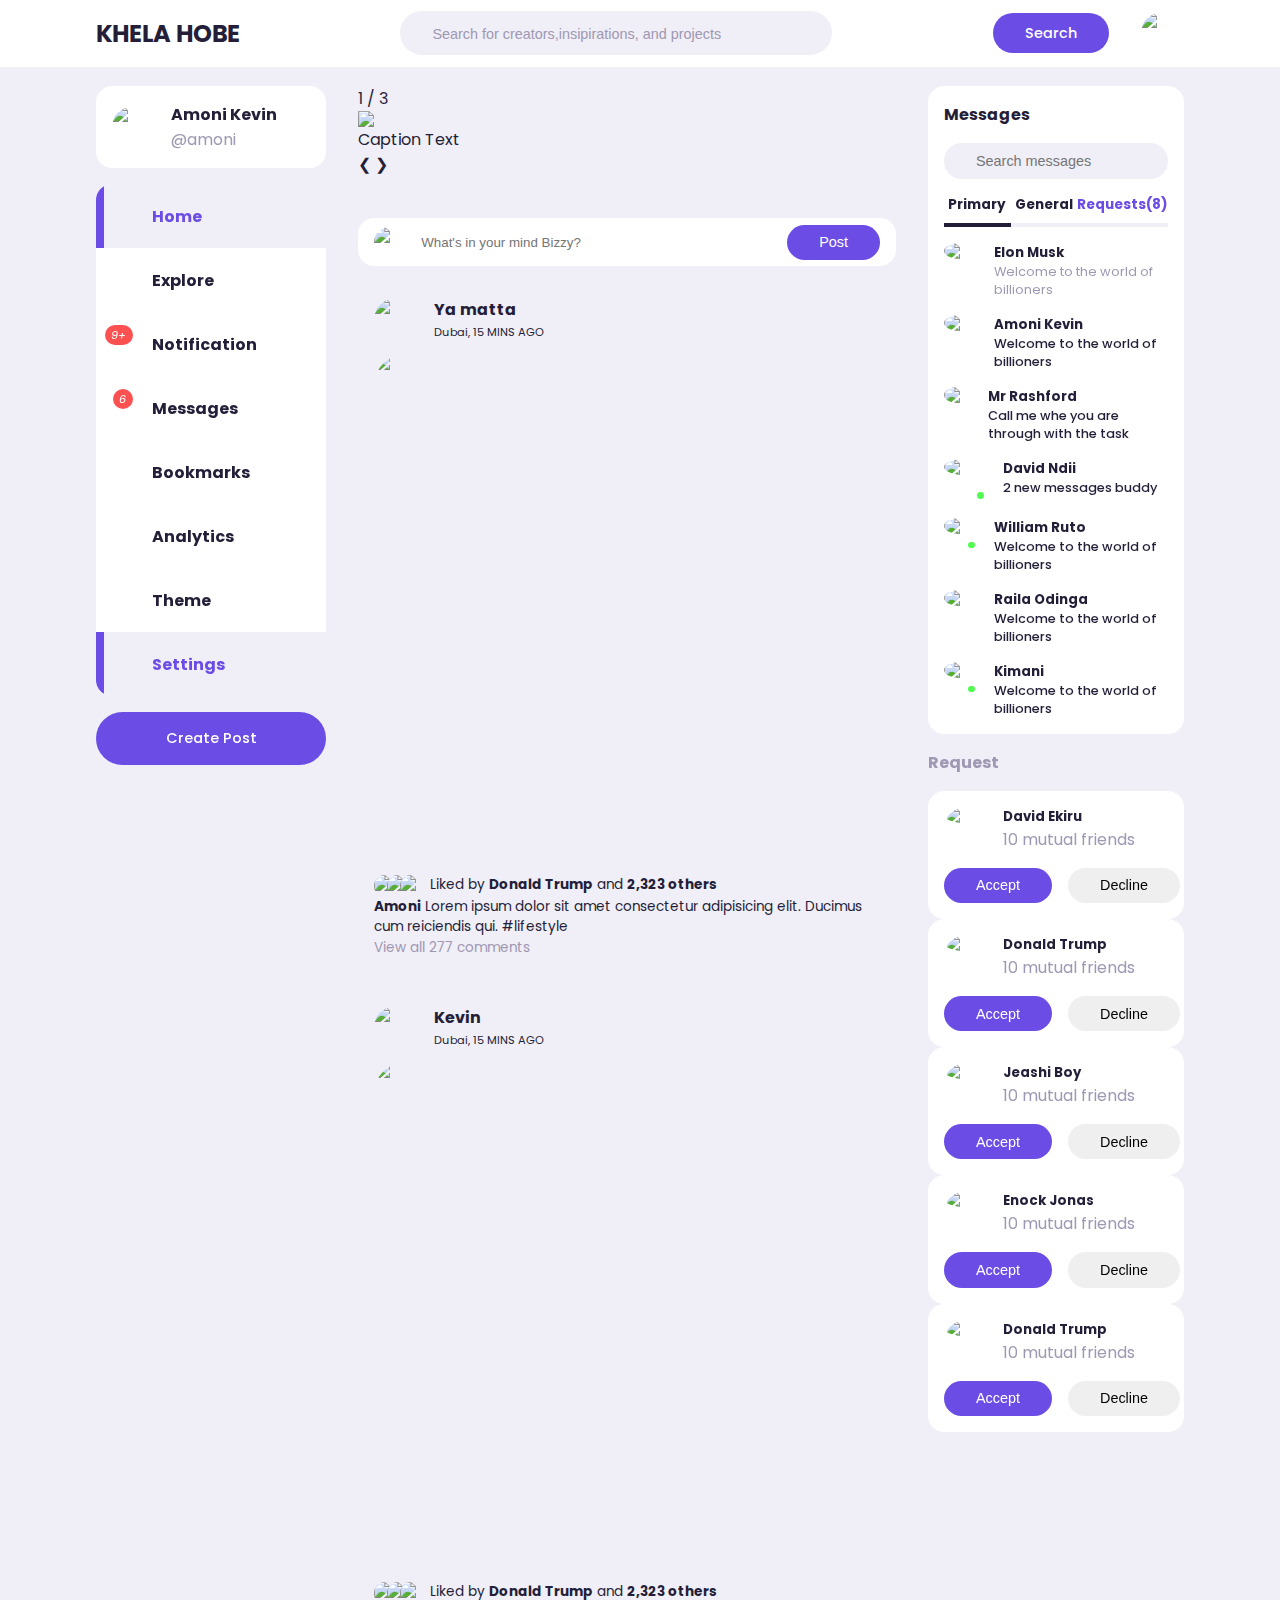
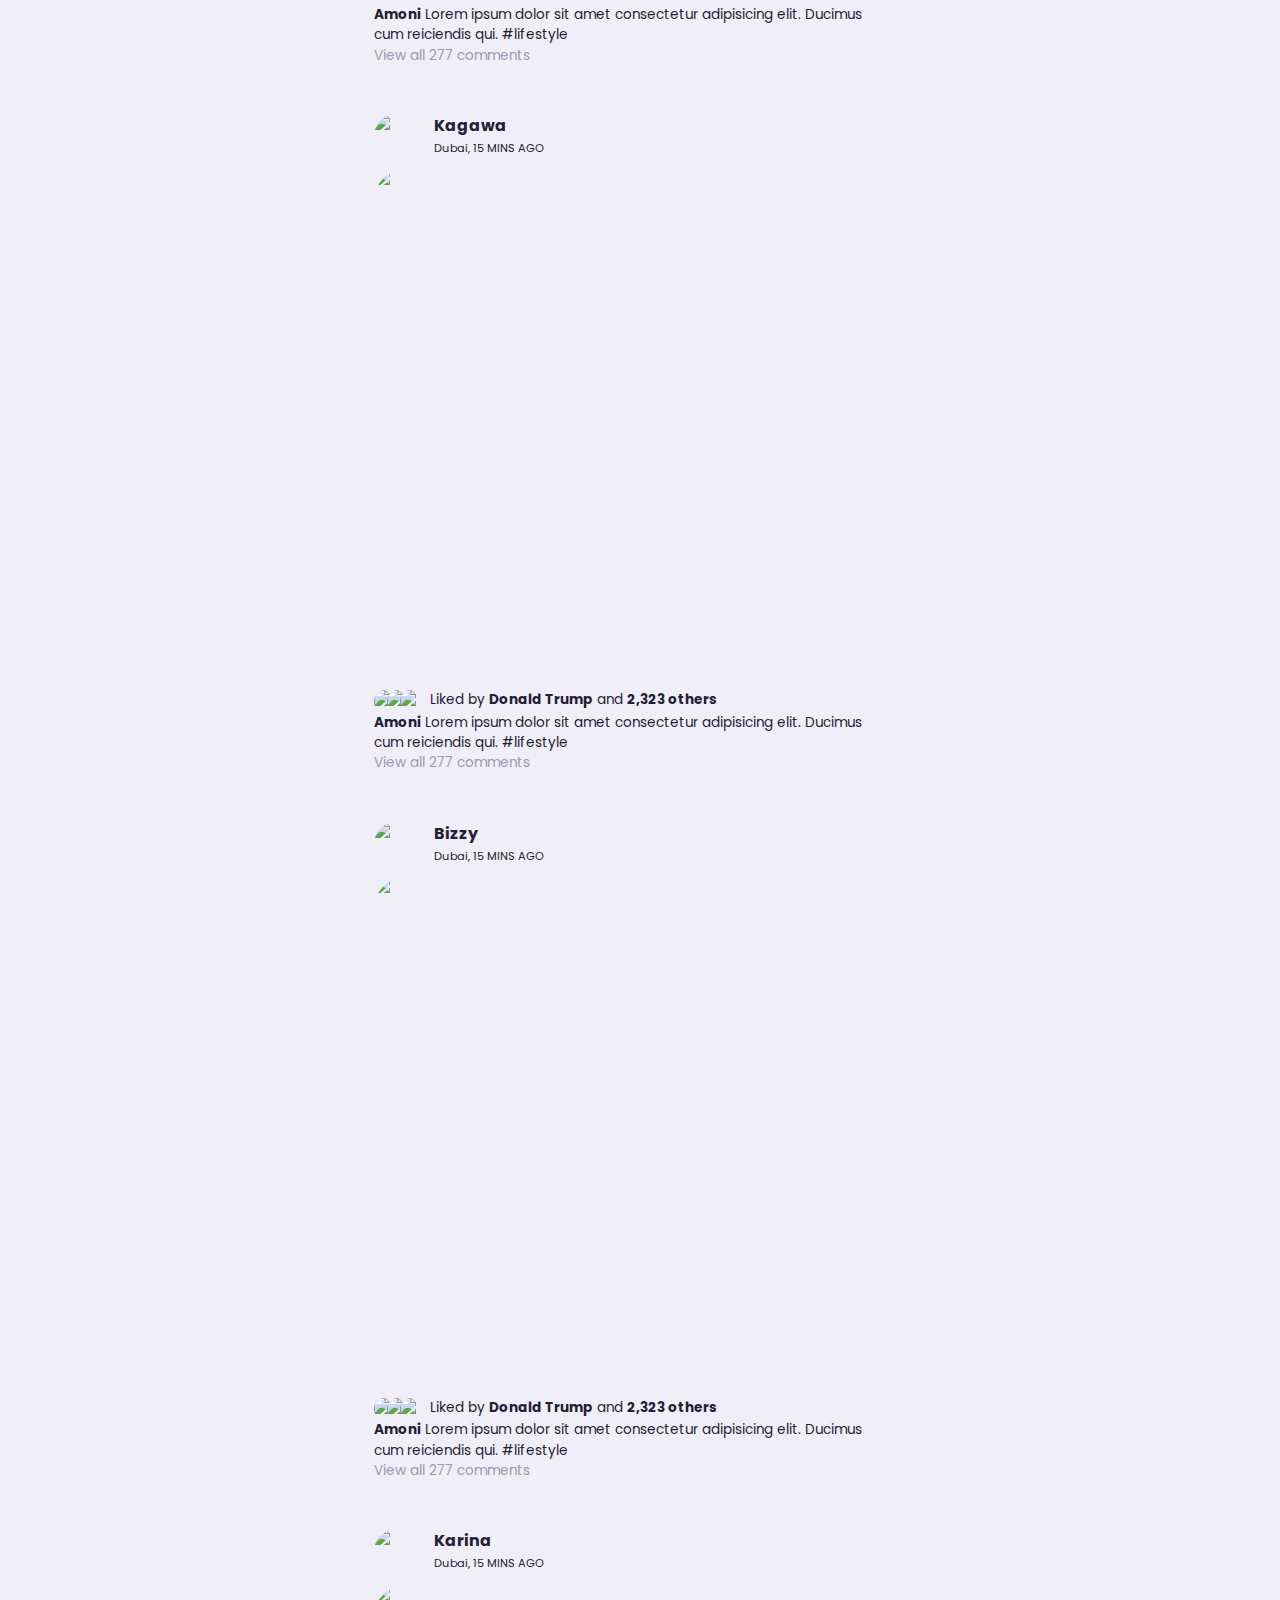
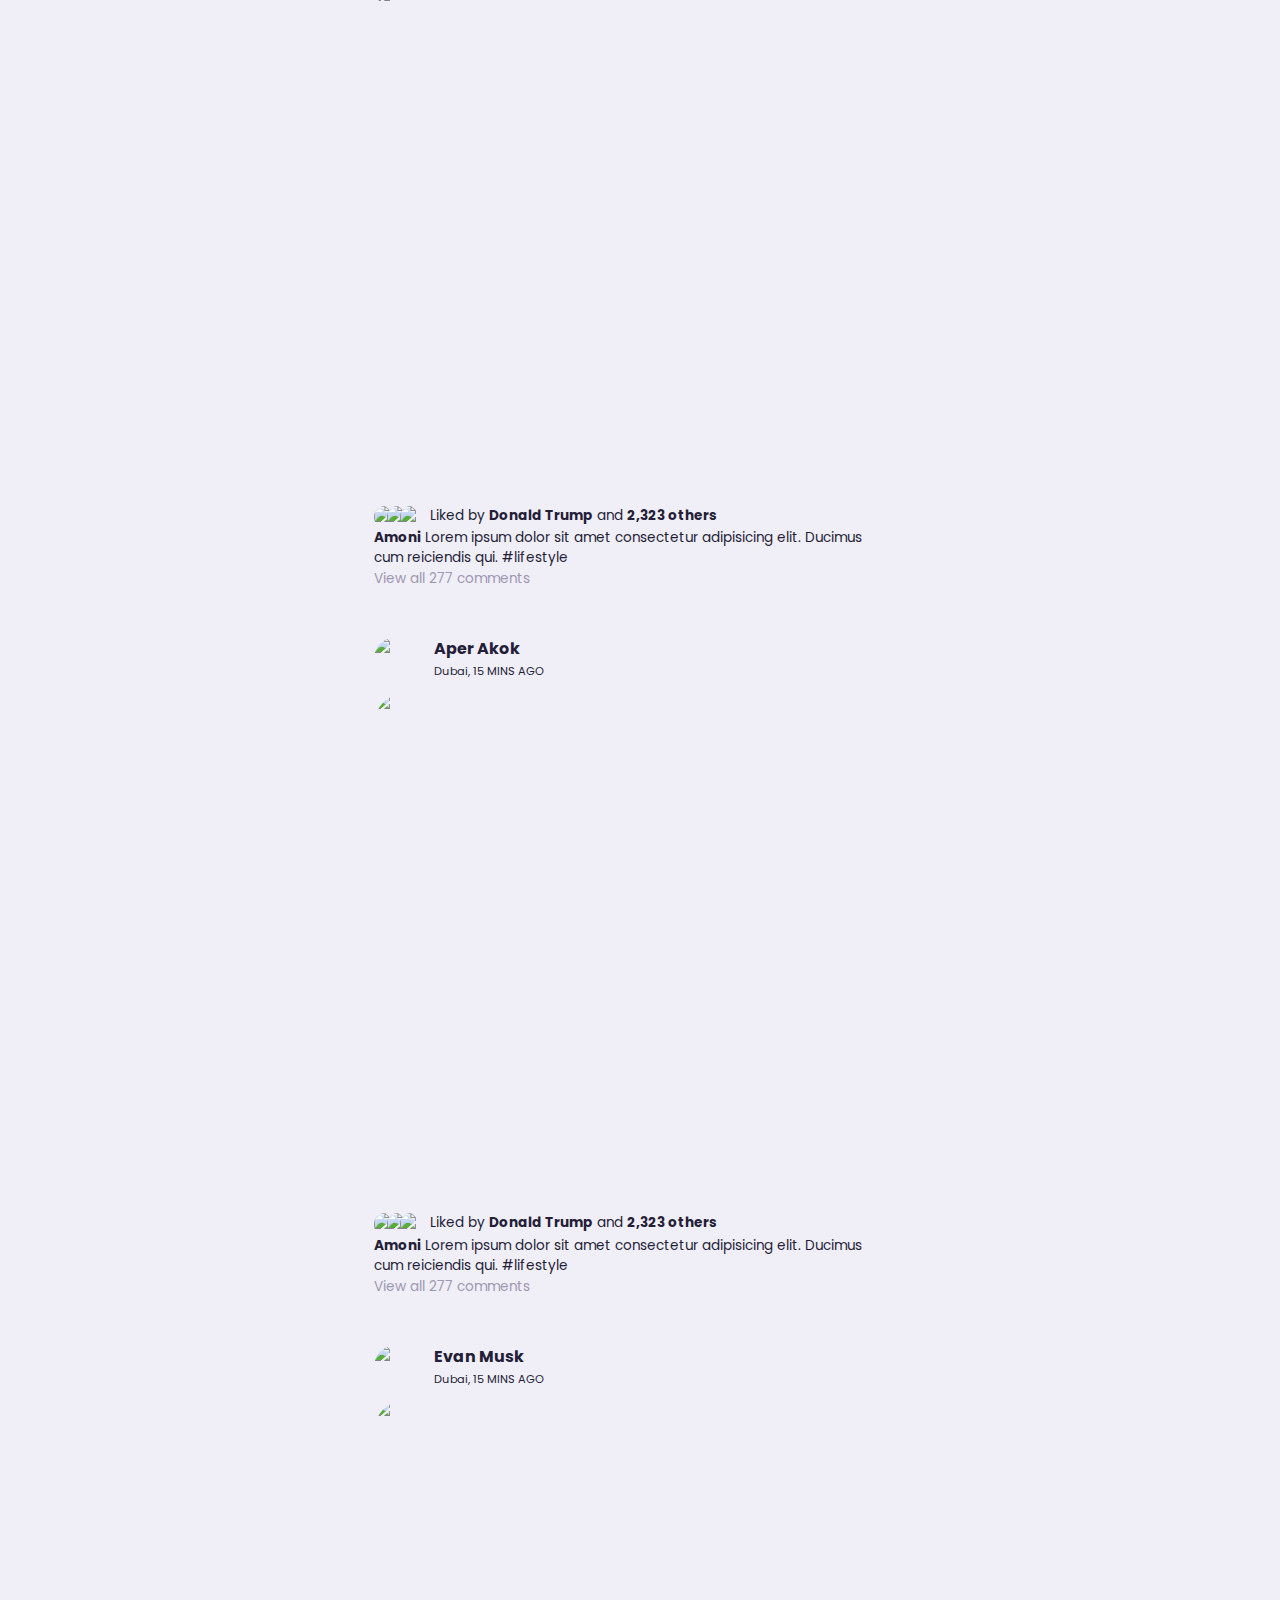
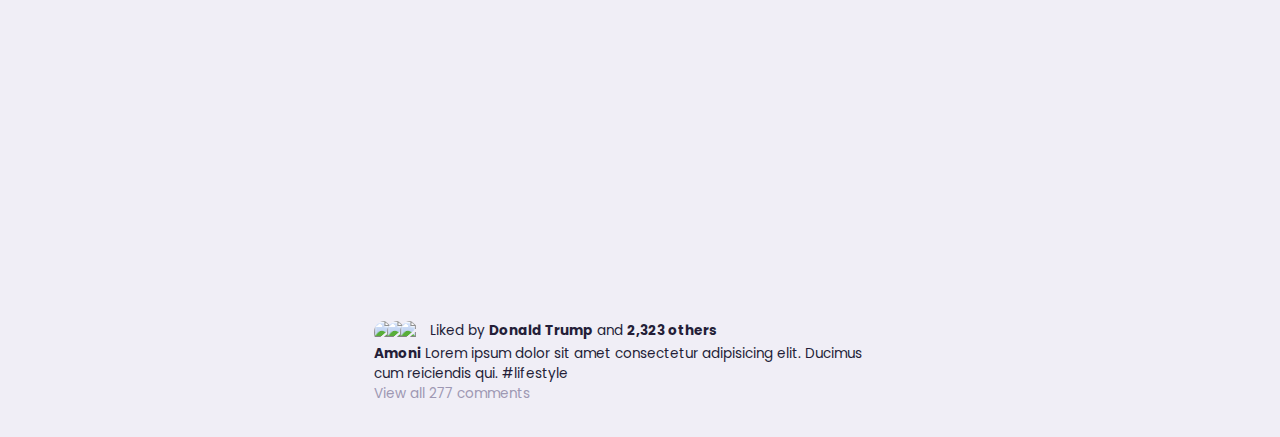
==== commit f8816fb2: "yesterday NO commit was working bcz I did not  write any commit message here .. If there is no comm " ====
--- a/index.html
+++ b/index.html
@@ -159,7 +159,7 @@
             <!-----------MIDDLE------------->
             <div class="middle">
                 <!-----------STORIES---------->
-                <div class="stories">
+                <!-- <div class="stories">
                     <div class="story">
                         <div class="profile-photo">
                             <img src="./images/profile-1.jpg">
@@ -214,8 +214,44 @@
                         </div>
                         <p class="name">Bizzy Yamatta</p>
                     </div>
-                </div>
-
+                </div> -->
+
+                <!-- Slideshow container -->
+               
+                <div class="slideshow-container">
+
+                    <!-- Full-width images with number and caption text -->
+                    <div class="mySlides fade">
+                    <div class="numbertext">1 / 3</div>
+                    <img src="./images/feed-2.jpg" style="width:100%">
+                    <div class="text">Caption Text</div>
+                    </div>
+                
+                    <div class="mySlides fade">
+                    <div class="numbertext">2 / 3</div>
+                    <img src="./images/feed-3.jpg" style="width:100%">
+                    <div class="text">Caption Two</div>
+                    </div>
+                
+                    <div class="mySlides fade">
+                    <div class="numbertext">3 / 3</div>
+                    <img src="./images/feed-4.jpg" style="width:100%">
+                    <div class="text">Caption Three</div>
+                    </div>
+                
+                    <!-- Next and previous buttons -->
+                    <a class="prev" onclick="plusSlides(-1)">&#10094;</a>
+                    <a class="next" onclick="plusSlides(1)">&#10095;</a>
+                </div>
+                <br>
+  
+                <!-- The dots/circles -->
+                <div style="text-align:center">
+                    <span class="dot" onclick="currentSlide(1)"></span>
+                    <span class="dot" onclick="currentSlide(2)"></span>
+                    <span class="dot" onclick="currentSlide(3)"></span>
+                </div>
+  
                 <!----------------------END OF STORIES-------------->
                 
                 <form class="create-post">
--- a/styles.css
+++ b/styles.css
@@ -285,7 +285,7 @@
     display: block;
 }
 /* =============MIDDLE ================= */
-.middle .stories {
+/* .middle .stories {
     display: flex;
     justify-content: space-between;
     height: 12rem;
@@ -365,7 +365,103 @@
     align-self: start;
     border: 3px solid var(--color-primary);
 
-}
+} */
+
+
+/* slideshow ------------------*/
+
+/* .middle {box-sizing:border-box} */
+
+/* Slideshow container */
+.middle.slideshow-container {
+  max-width: 1000px;
+  position: relative;
+  margin: auto;
+}
+
+/* Hide the images by default */
+.middle.mySlides {
+  display: none;
+}
+
+/* Next & previous buttons */
+.middle.prev, .middle.next {
+  cursor: pointer;
+  position: absolute;
+  top: 50%;
+  width: auto;
+  margin-top: -22px;
+  padding: 16px;
+  color: white;
+  font-weight: bold;
+  font-size: 18px;
+  transition: 0.6s ease;
+  border-radius: 0 3px 3px 0;
+  user-select: none;
+}
+
+/* Position the "next button" to the right */
+.middle.next {
+  right: 0;
+  border-radius: 3px 0 0 3px;
+}
+
+/* On hover, add a black background color with a little bit see-through */
+.middle.prev:hover, .middle.next:hover {
+  background-color: rgba(0,0,0,0.8);
+}
+
+/* Caption text */
+.middle.text {
+  color: #f2f2f2;
+  font-size: 15px;
+  padding: 8px 12px;
+  position: absolute;
+  bottom: 8px;
+  width: 100%;
+  text-align: center;
+}
+
+/* Number text (1/3 etc) */
+.middle.numbertext {
+  color: #f2f2f2;
+  font-size: 12px;
+  padding: 8px 12px;
+  position: absolute;
+  top: 0;
+}
+
+/* The dots/bullets/indicators */
+.middle.dot {
+  cursor: pointer;
+  height: 15px;
+  width: 15px;
+  margin: 0 2px;
+  background-color: #ae1818;
+  border-radius: 50%;
+  display: inline-block;
+  transition: background-color 0.6s ease;
+}
+
+.middle.active, .middle.dot:hover {
+  background-color: #717171;
+}
+
+/* Fading animation */
+.middle.fade {
+  animation-name: fade;
+  animation-duration: 1.5s;
+}
+
+@keyframes fade {
+  from {opacity: .4}
+  to {opacity: 1}
+}
+
+
+
+
+
 
 /* ---------CRAETE -POST-------- */
 .middle .create-post {
@@ -792,4 +888,4 @@
     .customize-theme .card {
         width: 92vw;
     }
-}+}
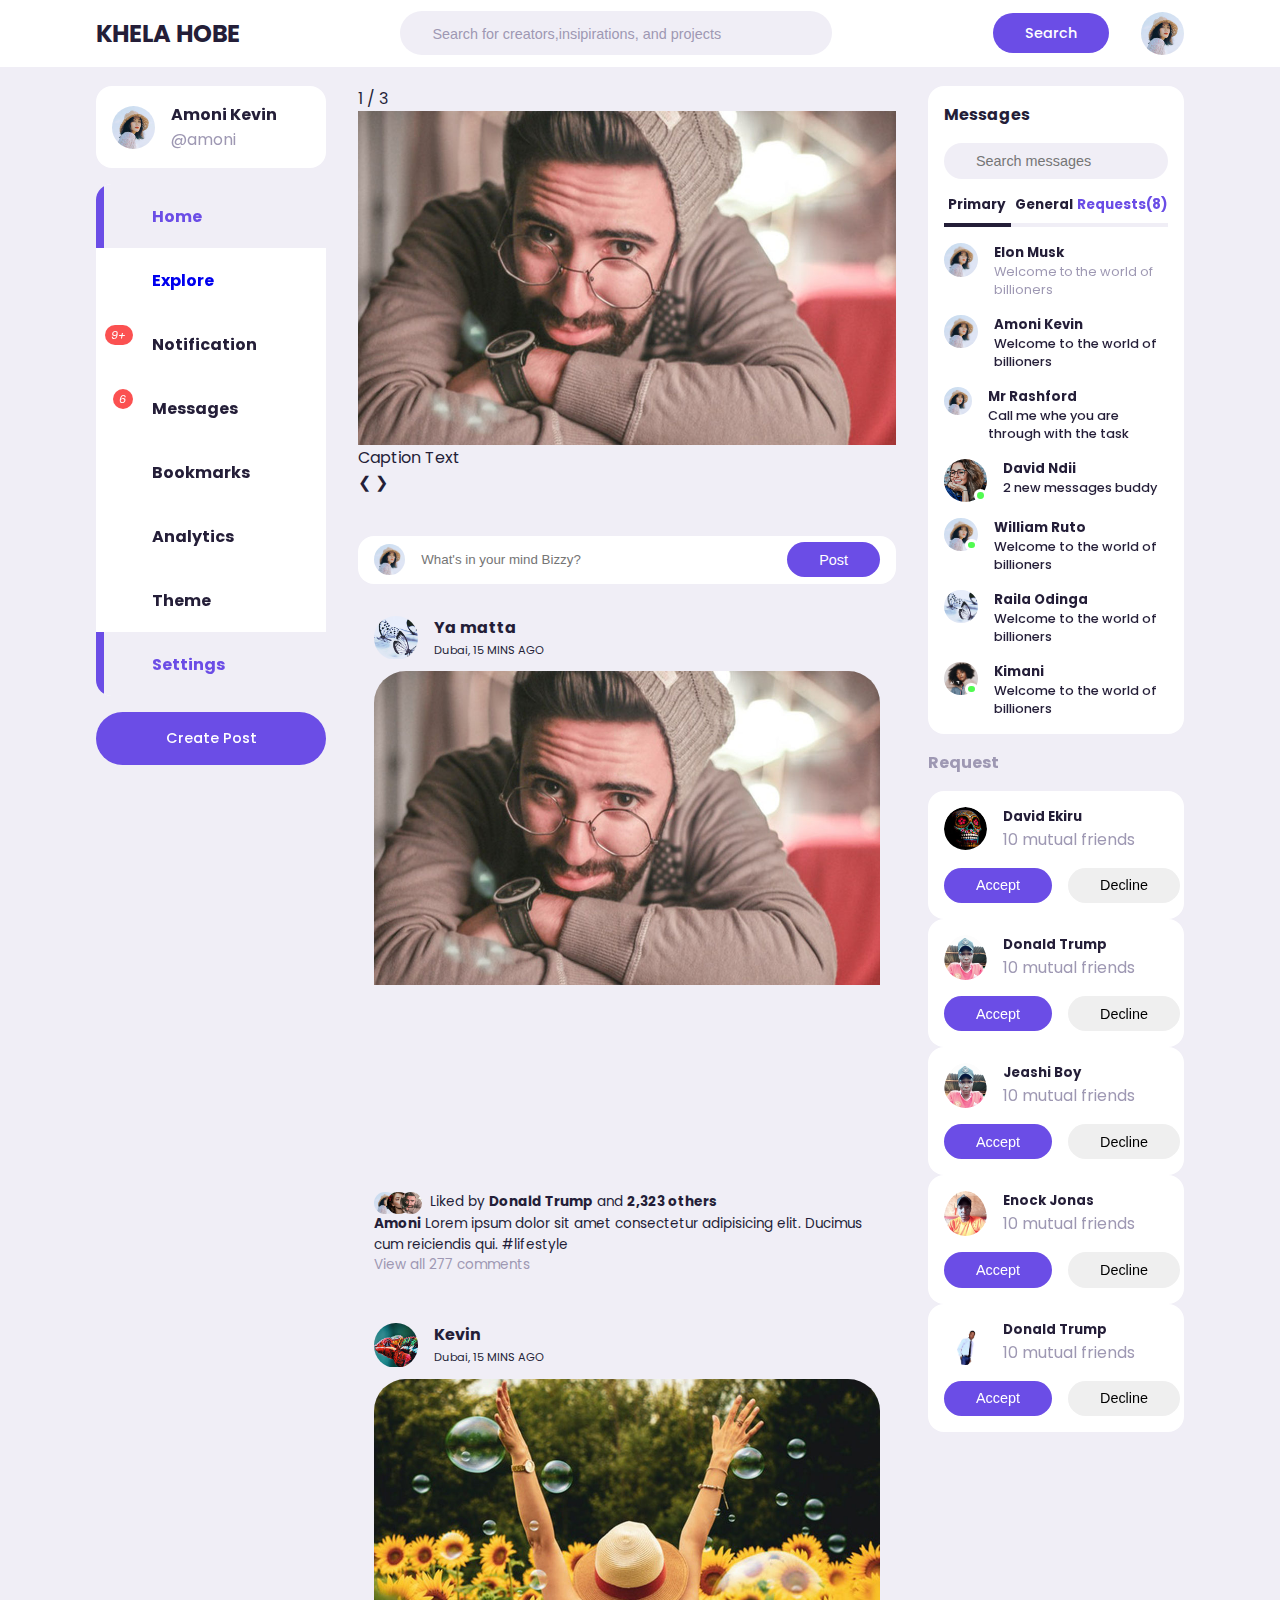
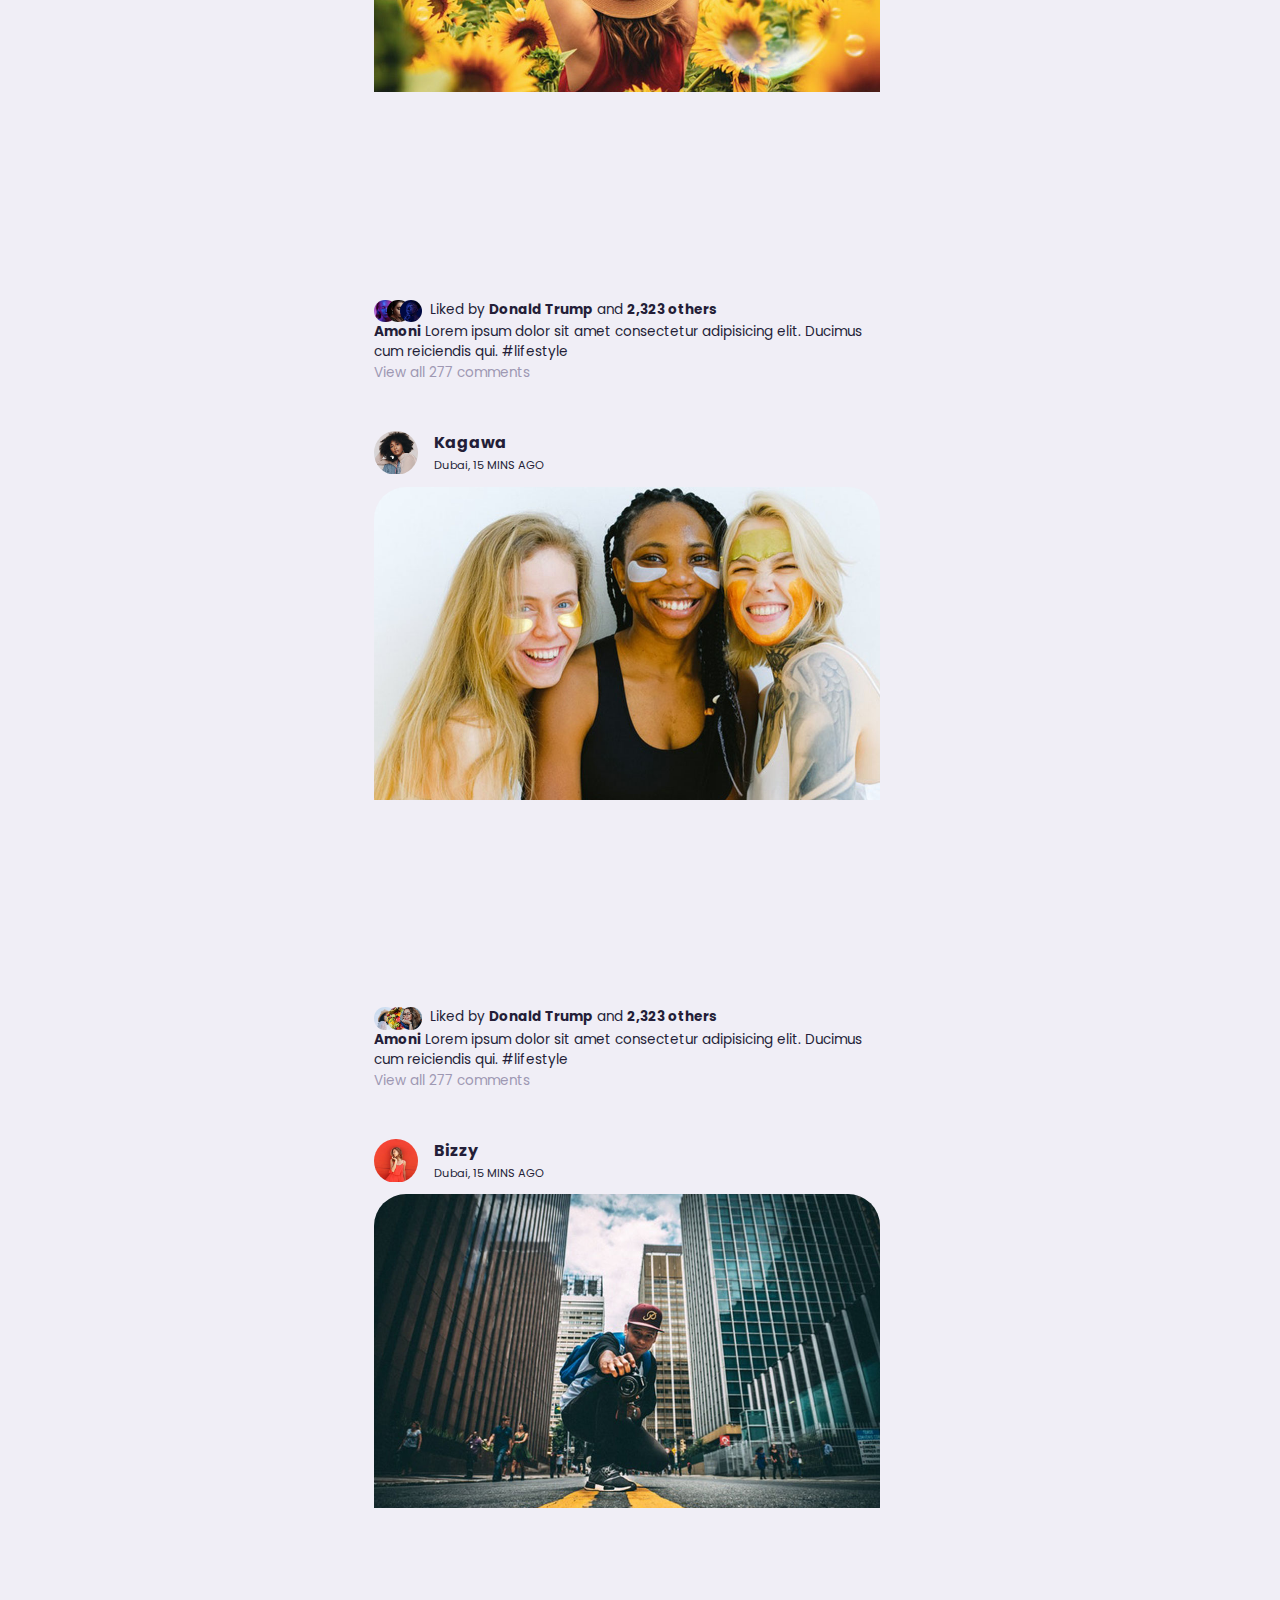
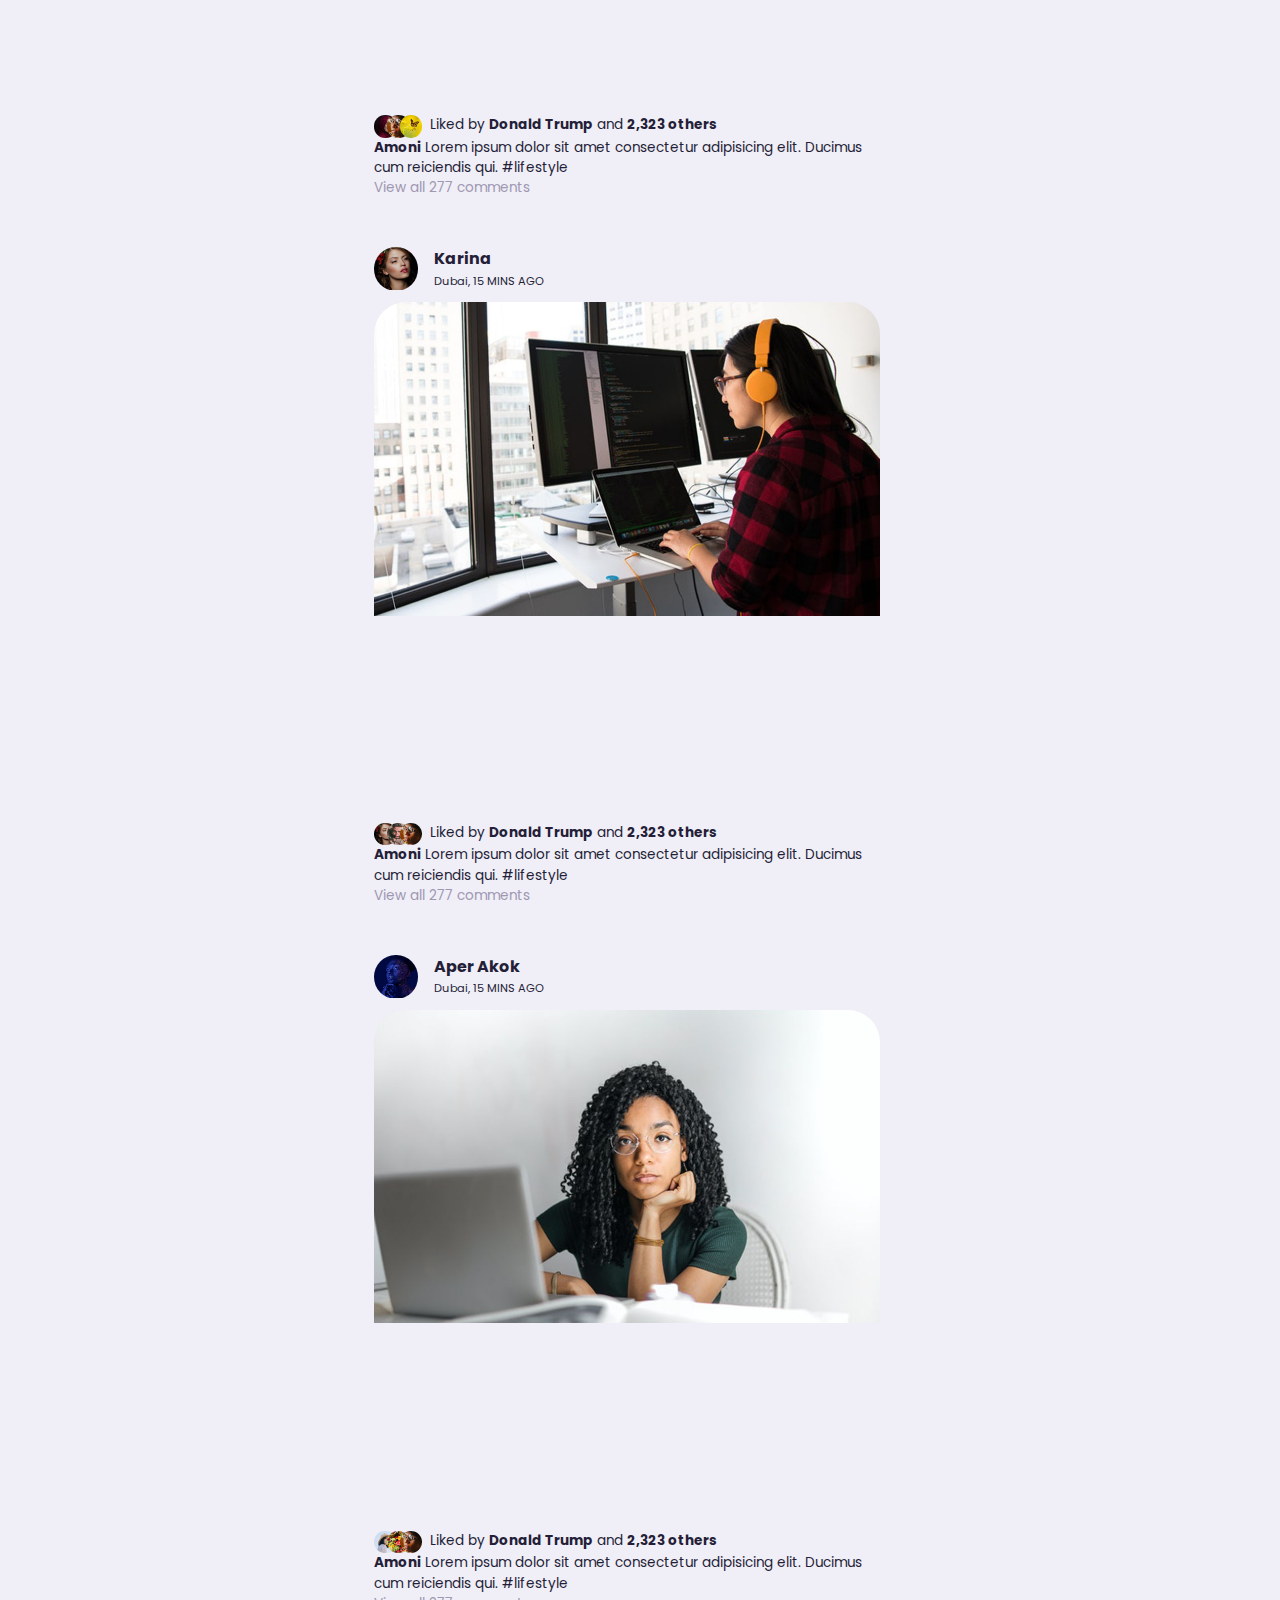
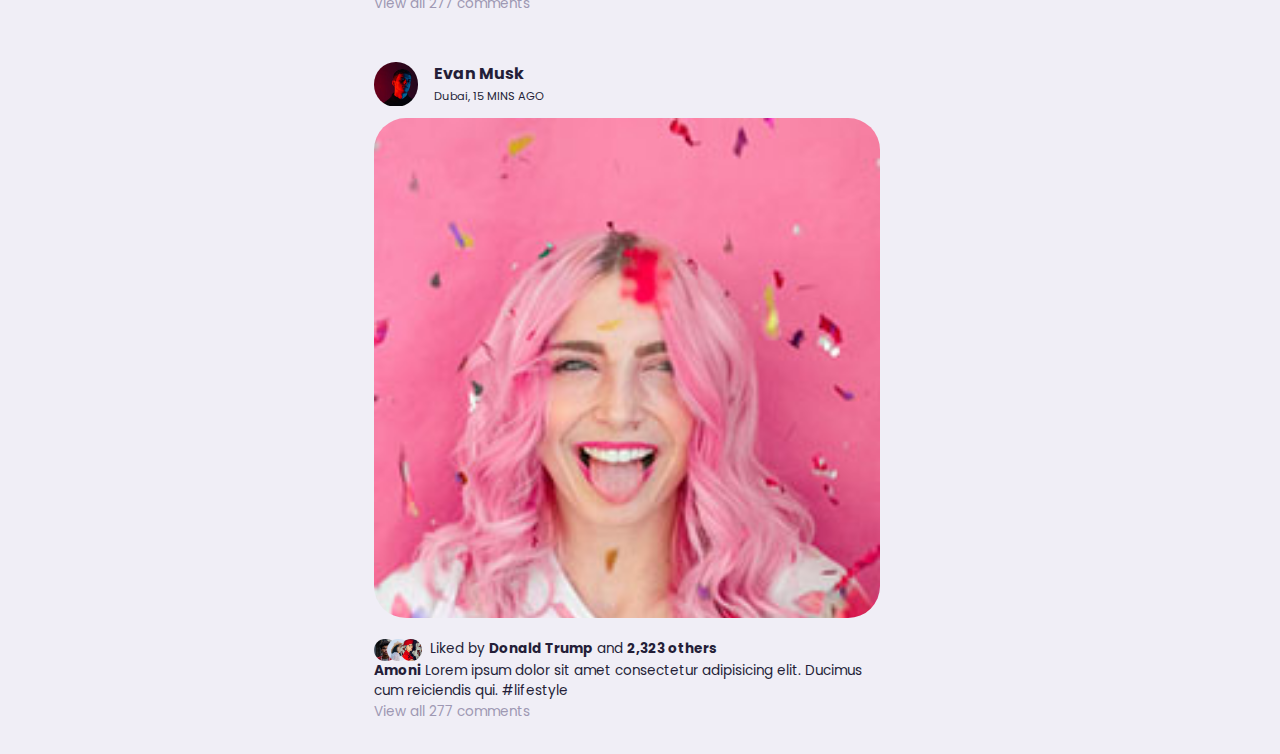
==== commit b024981f: "IMAGES to upload" ====
--- a/index.html
+++ b/index.html
@@ -48,7 +48,7 @@
                     <a  class="menu-item active">
                         <span><i class="uil uil-home"></i></span> <h3>Home</h3>
                     </a>
-                    <a class="menu-item" id="explore">
+                    <a class="menu-item" id="explore" href="explore.html">
                         <span><i class="uil uil-compass"></i></span> <h3>Explore</h3>
                     </a>
                     <a class="menu-item" id="notifications">
